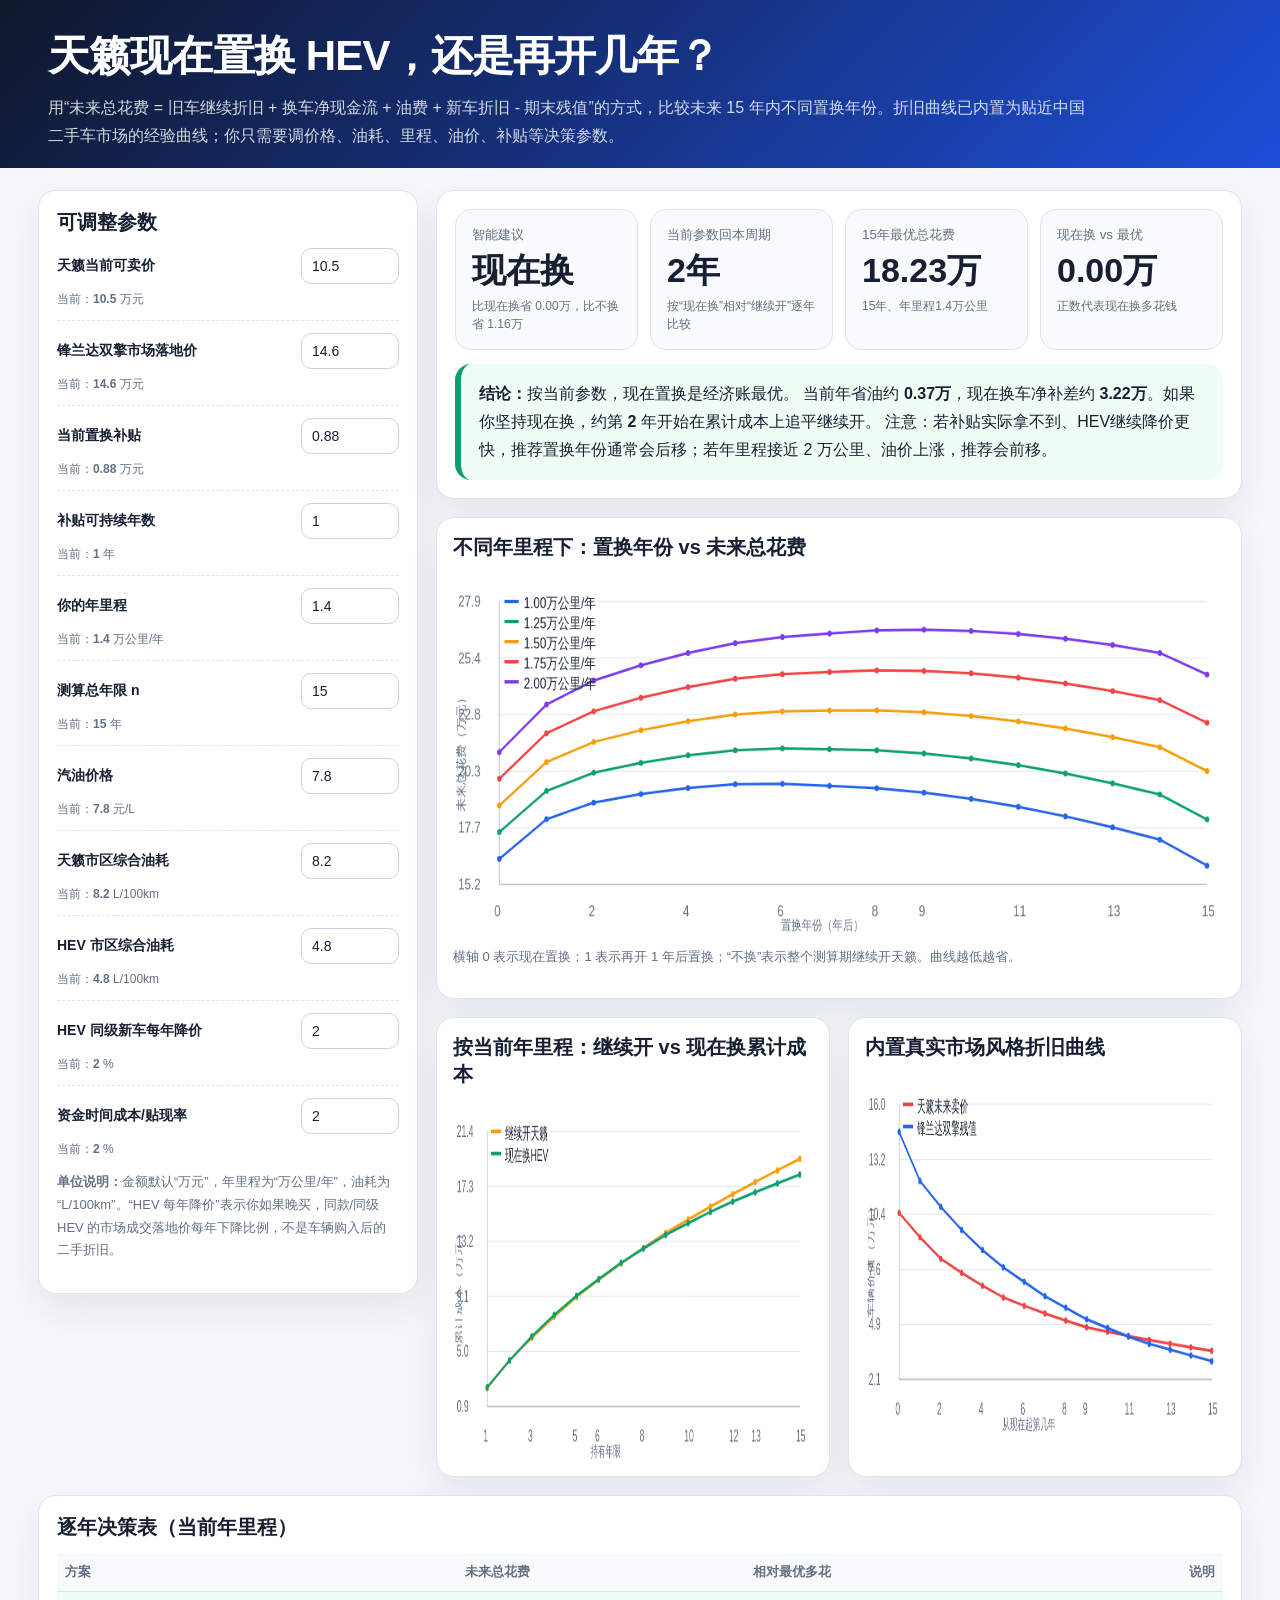
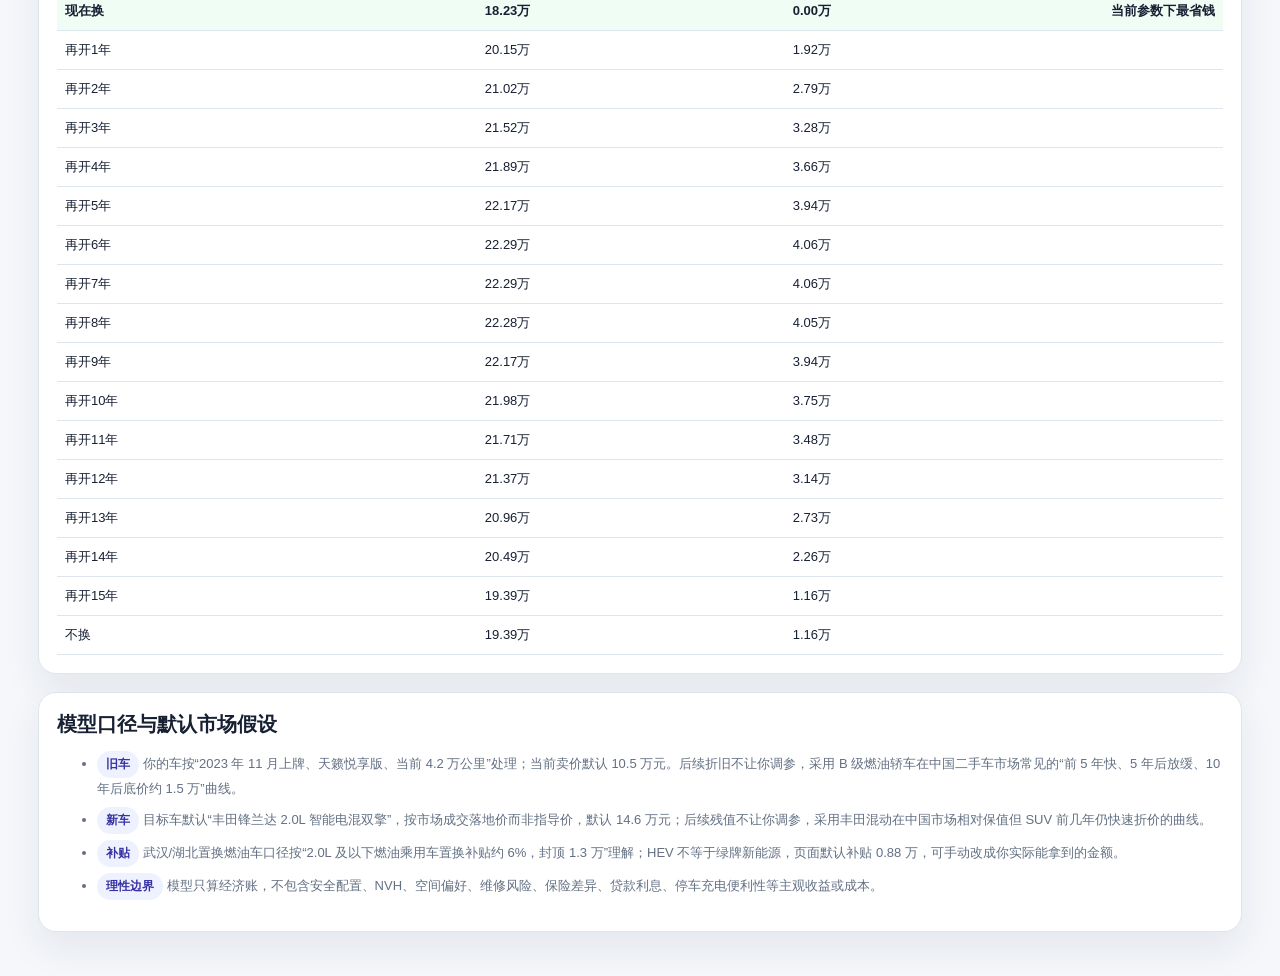
==== index.html @ 4dfd720e "Add HEV replacement decision model" ====
<!doctype html>
<html lang="zh-CN">
<head>
  <meta charset="utf-8" />
  <meta name="viewport" content="width=device-width, initial-scale=1" />
  <title>天籁置换 HEV 决策模型</title>
  <style>
    :root {
      --bg: #f5f7fb;
      --card: #ffffff;
      --ink: #172033;
      --muted: #637083;
      --line: #dde5ef;
      --blue: #2563eb;
      --green: #0f9f6e;
      --orange: #f59e0b;
      --red: #ef4444;
      --shadow: 0 16px 38px rgba(23, 32, 51, .08);
    }
    * { box-sizing: border-box; }
    body { margin: 0; font-family: -apple-system, BlinkMacSystemFont, "Segoe UI", "PingFang SC", "Microsoft YaHei", sans-serif; background: var(--bg); color: var(--ink); }
    header { padding: 28px clamp(16px, 4vw, 48px) 18px; background: linear-gradient(135deg, #0f172a, #1d4ed8); color: #fff; }
    h1 { margin: 0 0 10px; font-size: clamp(24px, 3.6vw, 42px); letter-spacing: -.02em; }
    header p { margin: 0; max-width: 1050px; color: rgba(255,255,255,.82); line-height: 1.75; }
    main { padding: 22px clamp(14px, 3vw, 38px) 44px; display: grid; gap: 18px; }
    .grid { display: grid; grid-template-columns: 380px minmax(0, 1fr); gap: 18px; align-items: start; }
    .card { background: var(--card); border: 1px solid var(--line); border-radius: 18px; box-shadow: var(--shadow); }
    .panel { padding: 18px; }
    h2, h3 { margin: 0 0 12px; }
    h2 { font-size: 20px; }
    h3 { font-size: 16px; }
    .controls { display: grid; gap: 12px; }
    .control { display: grid; grid-template-columns: 1fr 98px; gap: 10px; align-items: center; padding-bottom: 12px; border-bottom: 1px dashed var(--line); }
    .control:last-child { border-bottom: 0; padding-bottom: 0; }
    .control label { font-size: 14px; font-weight: 700; }
    .hint { color: var(--muted); font-size: 12px; line-height: 1.5; grid-column: 1 / -1; margin-top: -4px; }
    input, select { width: 100%; border: 1px solid #cbd5e1; border-radius: 10px; padding: 9px 10px; color: var(--ink); background: #fff; font-size: 14px; }
    .kpis { display: grid; grid-template-columns: repeat(4, minmax(0, 1fr)); gap: 12px; }
    .kpi { padding: 16px; border-radius: 16px; background: #f8fafc; border: 1px solid var(--line); min-height: 112px; }
    .kpi small { display: block; color: var(--muted); margin-bottom: 8px; }
    .kpi strong { display: block; font-size: clamp(22px, 3vw, 34px); line-height: 1.1; }
    .kpi span { display: block; color: var(--muted); font-size: 12px; line-height: 1.5; margin-top: 8px; }
    .recommend { border-left: 6px solid var(--green); background: #f0fdf4; padding: 16px 18px; border-radius: 16px; line-height: 1.75; }
    .recommend.warn { border-left-color: var(--orange); background: #fffbeb; }
    .recommend.bad { border-left-color: var(--red); background: #fef2f2; }
    .charts { display: grid; grid-template-columns: 1fr; gap: 18px; }
    .chart-card { padding: 16px; }
    canvas { display: block; width: 100%; height: 360px; }
    .two { display: grid; grid-template-columns: 1fr 1fr; gap: 18px; }
    table { width: 100%; border-collapse: collapse; font-size: 13px; }
    th, td { padding: 10px 8px; border-bottom: 1px solid var(--line); text-align: right; white-space: nowrap; }
    th:first-child, td:first-child { text-align: left; }
    th { color: var(--muted); font-weight: 700; background: #f8fafc; }
    .note { color: var(--muted); font-size: 13px; line-height: 1.75; }
    .pill { display: inline-flex; align-items: center; gap: 6px; padding: 3px 9px; border-radius: 99px; background: #eef2ff; color: #3730a3; font-weight: 700; font-size: 12px; }
    .source-list li { margin: 6px 0; }
    @media (max-width: 1080px) { .grid { grid-template-columns: 1fr; } .kpis, .two { grid-template-columns: 1fr 1fr; } }
    @media (max-width: 700px) { .kpis, .two { grid-template-columns: 1fr; } canvas { height: 310px; } .control { grid-template-columns: 1fr; } }
  </style>
</head>
<body>
  <header>
    <h1>天籁现在置换 HEV，还是再开几年？</h1>
    <p>用“未来总花费 = 旧车继续折旧 + 换车净现金流 + 油费 + 新车折旧 - 期末残值”的方式，比较未来 15 年内不同置换年份。折旧曲线已内置为贴近中国二手车市场的经验曲线；你只需要调价格、油耗、里程、油价、补贴等决策参数。</p>
  </header>

  <main>
    <section class="grid">
      <aside class="card panel">
        <h2>可调整参数</h2>
        <div class="controls" id="controls"></div>
        <p class="note"><b>单位说明：</b>金额默认“万元”，年里程为“万公里/年”，油耗为“L/100km”。“HEV 每年降价”表示你如果晚买，同款/同级 HEV 的市场成交落地价每年下降比例，不是车辆购入后的二手折旧。</p>
      </aside>

      <section class="charts">
        <div class="card panel">
          <div class="kpis">
            <div class="kpi"><small>智能建议</small><strong id="kpiDecision">-</strong><span id="kpiDecisionSub">-</span></div>
            <div class="kpi"><small>当前参数回本周期</small><strong id="kpiPayback">-</strong><span>按“现在换”相对“继续开”逐年比较</span></div>
            <div class="kpi"><small>15年最优总花费</small><strong id="kpiBestCost">-</strong><span id="kpiBestSub">-</span></div>
            <div class="kpi"><small>现在换 vs 最优</small><strong id="kpiGap">-</strong><span>正数代表现在换多花钱</span></div>
          </div>
          <div id="recommend" class="recommend" style="margin-top:14px"></div>
        </div>

        <div class="card chart-card">
          <h2>不同年里程下：置换年份 vs 未来总花费</h2>
          <canvas id="switchChart" width="1200" height="430"></canvas>
          <p class="note">横轴 0 表示现在置换；1 表示再开 1 年后置换；“不换”表示整个测算期继续开天籁。曲线越低越省。</p>
        </div>

        <div class="two">
          <div class="card chart-card">
            <h2>按当前年里程：继续开 vs 现在换累计成本</h2>
            <canvas id="paybackChart" width="760" height="390"></canvas>
          </div>
          <div class="card chart-card">
            <h2>内置真实市场风格折旧曲线</h2>
            <canvas id="deprChart" width="760" height="390"></canvas>
          </div>
        </div>
      </section>
    </section>

    <section class="card panel">
      <h2>逐年决策表（当前年里程）</h2>
      <div style="overflow:auto"><table id="resultTable"></table></div>
    </section>

    <section class="card panel">
      <h2>模型口径与默认市场假设</h2>
      <ul class="note source-list">
        <li><span class="pill">旧车</span> 你的车按“2023 年 11 月上牌、天籁悦享版、当前 4.2 万公里”处理；当前卖价默认 10.5 万元。后续折旧不让你调参，采用 B 级燃油轿车在中国二手车市场常见的“前 5 年快、5 年后放缓、10 年后底价约 1.5 万”曲线。</li>
        <li><span class="pill">新车</span> 目标车默认“丰田锋兰达 2.0L 智能电混双擎”，按市场成交落地价而非指导价，默认 14.6 万元；后续残值不让你调参，采用丰田混动在中国市场相对保值但 SUV 前几年仍快速折价的曲线。</li>
        <li><span class="pill">补贴</span> 武汉/湖北置换燃油车口径按“2.0L 及以下燃油乘用车置换补贴约 6%，封顶 1.3 万”理解；HEV 不等于绿牌新能源，页面默认补贴 0.88 万，可手动改成你实际能拿到的金额。</li>
        <li><span class="pill">理性边界</span> 模型只算经济账，不包含安全配置、NVH、空间偏好、维修风险、保险差异、贷款利息、停车充电便利性等主观收益或成本。</li>
      </ul>
    </section>
  </main>

<script>
const params = {
  teanaValue: { label: '天籁当前可卖价', value: 10.5, min: 7, max: 13, step: 0.1, unit: '万元' },
  hevPrice: { label: '锋兰达双擎市场落地价', value: 14.6, min: 10, max: 20, step: 0.1, unit: '万元' },
  subsidy: { label: '当前置换补贴', value: 0.88, min: 0, max: 1.5, step: 0.01, unit: '万元' },
  subsidyYears: { label: '补贴可持续年数', value: 1, min: 0, max: 5, step: 1, unit: '年' },
  annualKm: { label: '你的年里程', value: 1.4, min: 1, max: 2, step: 0.05, unit: '万公里/年' },
  horizon: { label: '测算总年限 n', value: 15, min: 5, max: 15, step: 1, unit: '年' },
  fuelPrice: { label: '汽油价格', value: 7.8, min: 5.5, max: 10, step: 0.1, unit: '元/L' },
  teanaFuel: { label: '天籁市区综合油耗', value: 8.2, min: 6.5, max: 11, step: 0.1, unit: 'L/100km' },
  hevFuel: { label: 'HEV 市区综合油耗', value: 4.8, min: 3.8, max: 6.2, step: 0.1, unit: 'L/100km' },
  hevPriceDrop: { label: 'HEV 同级新车每年降价', value: 2, min: 0, max: 8, step: 0.1, unit: '%' },
  discountRate: { label: '资金时间成本/贴现率', value: 2, min: 0, max: 8, step: 0.1, unit: '%' }
};

const mileageSeries = [1, 1.25, 1.5, 1.75, 2];
const colors = ['#2563eb', '#0f9f6e', '#f59e0b', '#ef4444', '#7c3aed', '#0891b2'];
const controls = document.getElementById('controls');

function makeControls() {
  controls.innerHTML = '';
  Object.entries(params).forEach(([key, p]) => {
    const wrap = document.createElement('div');
    wrap.className = 'control';
    wrap.innerHTML = `<label for="${key}">${p.label}</label><input id="${key}" type="number" min="${p.min}" max="${p.max}" step="${p.step}" value="${p.value}"><div class="hint">当前：<b id="${key}Text"></b> ${p.unit}</div>`;
    controls.appendChild(wrap);
    document.getElementById(key).addEventListener('input', e => { params[key].value = Number(e.target.value); update(); });
  });
}

function money(v) { return `${v.toFixed(2)}万`; }
function pct(v) { return v / 100; }
function pvFactor(year, r) { return 1 / Math.pow(1 + r, year); }

// 天籁：从“当前二手卖价”向后推，不开放调参。
function teanaFutureValue(currentValue, yearsFromNow, annualKm) {
  let v = currentValue;
  const startAge = 2.6; // 2023-11 到 2026-06 约 2.6 年
  for (let i = 1; i <= yearsFromNow; i++) {
    const age = startAge + i;
    let rate = age <= 3 ? 0.14 : age <= 5 ? 0.115 : age <= 8 ? 0.085 : age <= 12 ? 0.065 : 0.045;
    const excessKm = Math.max(0, annualKm - 1.2);
    rate += excessKm * 0.012;
    v *= (1 - rate);
  }
  const floor = yearsFromNow > 10 ? 1.4 : 1.8;
  return Math.max(floor, v);
}

// 锋兰达双擎：以中国丰田 HEV/SUV 常见残值百分比内置，不开放调参。
function hevResidualRatio(ageYears) {
  const curve = [1, .83, .74, .66, .59, .53, .48, .43, .39, .35, .32, .29, .265, .245, .225, .205];
  if (ageYears <= 15) return curve[ageYears];
  return Math.max(.12, curve[15] * Math.pow(.94, ageYears - 15));
}

function hevPurchasePriceAtYear(basePrice, year, priceDropRate) {
  return basePrice * Math.pow(1 - priceDropRate, year);
}

function annualFuelCost(kmWan, fuelL100, fuelPrice) {
  return kmWan * 10000 / 100 * fuelL100 * fuelPrice / 10000;
}

function calcCostForSwitchYear(switchYear, cfg, annualKm) {
  const N = cfg.horizon;
  const r = pct(cfg.discountRate);
  const teanaFuelAnnual = annualFuelCost(annualKm, cfg.teanaFuel, cfg.fuelPrice);
  const hevFuelAnnual = annualFuelCost(annualKm, cfg.hevFuel, cfg.fuelPrice);
  let cost = 0;

  if (switchYear === 'never') {
    for (let y = 1; y <= N; y++) cost += teanaFuelAnnual * pvFactor(y, r);
    const terminal = teanaFutureValue(cfg.teanaValue, N, annualKm) * pvFactor(N, r);
    return cost + cfg.teanaValue - terminal;
  }

  for (let y = 1; y <= switchYear; y++) cost += teanaFuelAnnual * pvFactor(y, r);
  const oldValueAtSwitch = teanaFutureValue(cfg.teanaValue, switchYear, annualKm);
  cost += cfg.teanaValue - oldValueAtSwitch * pvFactor(switchYear, r);

  const purchase = hevPurchasePriceAtYear(cfg.hevPrice, switchYear, pct(cfg.hevPriceDrop));
  const subsidy = switchYear < cfg.subsidyYears ? cfg.subsidy : 0;
  cost += (purchase - subsidy) * pvFactor(switchYear, r);

  for (let y = switchYear + 1; y <= N; y++) cost += hevFuelAnnual * pvFactor(y, r);
  const hevAgeAtEnd = N - switchYear;
  const terminalHev = purchase * hevResidualRatio(hevAgeAtEnd) * pvFactor(N, r);
  cost -= terminalHev;
  return cost;
}

function cfg() { return Object.fromEntries(Object.entries(params).map(([k,p]) => [k, p.value])); }

function allSwitchResults(c, km) {
  const N = c.horizon;
  const rows = [];
  for (let y = 0; y <= N; y++) rows.push({ year: y, label: y === 0 ? '现在换' : `再开${y}年`, cost: calcCostForSwitchYear(y, c, km) });
  rows.push({ year: 'never', label: '不换', cost: calcCostForSwitchYear('never', c, km) });
  return rows;
}

function paybackYears(c, km) {
  for (let y = 1; y <= c.horizon; y++) {
    const cNow = { ...c, horizon: y };
    const switchNow = calcCostForSwitchYear(0, cNow, km);
    const keep = calcCostForSwitchYear('never', cNow, km);
    if (switchNow <= keep) return { year: y, diff: keep - switchNow };
  }
  return null;
}

function drawChart(canvas, datasets, opts) {
  const ctx = canvas.getContext('2d');
  const w = canvas.width, h = canvas.height;
  ctx.clearRect(0, 0, w, h);
  const pad = { l: 72, r: 28, t: 34, b: 58 };
  const xs = datasets.flatMap(d => d.points.map(p => p.x));
  const ys = datasets.flatMap(d => d.points.map(p => p.y));
  const minX = Math.min(...xs), maxX = Math.max(...xs);
  let minY = Math.min(...ys), maxY = Math.max(...ys);
  const ySpan = maxY - minY || 1;
  minY = Math.max(0, minY - ySpan * .08); maxY += ySpan * .12;
  const xTo = x => pad.l + (x - minX) / (maxX - minX || 1) * (w - pad.l - pad.r);
  const yTo = y => h - pad.b - (y - minY) / (maxY - minY) * (h - pad.t - pad.b);

  ctx.font = '22px sans-serif'; ctx.fillStyle = '#172033'; ctx.fillText(opts.title || '', pad.l, 24);
  ctx.strokeStyle = '#dbe4ef'; ctx.lineWidth = 1;
  ctx.fillStyle = '#637083'; ctx.font = '18px sans-serif';
  for (let i = 0; i <= 5; i++) {
    const y = minY + (maxY - minY) * i / 5;
    const py = yTo(y);
    ctx.beginPath(); ctx.moveTo(pad.l, py); ctx.lineTo(w - pad.r, py); ctx.stroke();
    ctx.fillText(y.toFixed(1), 8, py + 6);
  }
  const tickCount = Math.min(8, maxX - minX + 1);
  for (let i = 0; i <= tickCount; i++) {
    const x = Math.round(minX + (maxX - minX) * i / tickCount);
    const px = xTo(x);
    ctx.fillText(String(x), px - 8, h - 20);
  }
  ctx.strokeStyle = '#94a3b8'; ctx.beginPath(); ctx.moveTo(pad.l, pad.t); ctx.lineTo(pad.l, h - pad.b); ctx.lineTo(w - pad.r, h - pad.b); ctx.stroke();

  datasets.forEach((d, idx) => {
    ctx.strokeStyle = d.color || colors[idx % colors.length]; ctx.lineWidth = 3; ctx.beginPath();
    d.points.forEach((p, i) => { const px = xTo(p.x), py = yTo(p.y); if (i) ctx.lineTo(px, py); else ctx.moveTo(px, py); });
    ctx.stroke();
    d.points.forEach(p => { ctx.beginPath(); ctx.arc(xTo(p.x), yTo(p.y), 3.5, 0, Math.PI*2); ctx.fillStyle = d.color || colors[idx % colors.length]; ctx.fill(); });
  });
  let lx = pad.l + 8, ly = pad.t + 8;
  ctx.font = '18px sans-serif';
  datasets.forEach((d, idx) => {
    ctx.fillStyle = d.color || colors[idx % colors.length]; ctx.fillRect(lx, ly - 10, 22, 4);
    ctx.fillStyle = '#172033'; ctx.fillText(d.name, lx + 30, ly);
    ly += 24;
  });
  ctx.fillStyle = '#637083'; ctx.font = '16px sans-serif';
  ctx.fillText(opts.xLabel || '', w / 2 - 90, h - 4);
  ctx.save(); ctx.translate(18, h / 2 + 70); ctx.rotate(-Math.PI / 2); ctx.fillText(opts.yLabel || '', 0, 0); ctx.restore();
}

function updateTable(rows, best) {
  const table = document.getElementById('resultTable');
  table.innerHTML = '<thead><tr><th>方案</th><th>未来总花费</th><th>相对最优多花</th><th>说明</th></tr></thead>' +
    '<tbody>' + rows.map(r => `<tr style="${r === best ? 'background:#f0fdf4;font-weight:800' : ''}"><td>${r.label}</td><td>${money(r.cost)}</td><td>${money(r.cost - best.cost)}</td><td>${r === best ? '当前参数下最省钱' : ''}</td></tr>`).join('') + '</tbody>';
}

function update() {
  const c = cfg();
  Object.entries(params).forEach(([key, p]) => document.getElementById(`${key}Text`).textContent = p.value);
  const rows = allSwitchResults(c, c.annualKm);
  const best = rows.reduce((a,b) => a.cost < b.cost ? a : b);
  const now = rows.find(r => r.year === 0);
  const never = rows.find(r => r.year === 'never');
  const pb = paybackYears(c, c.annualKm);

  document.getElementById('kpiDecision').textContent = best.year === 'never' ? '继续开' : best.year === 0 ? '现在换' : `第${best.year}年换`;
  document.getElementById('kpiDecisionSub').textContent = `比现在换省 ${money(now.cost - best.cost)}，比不换省 ${money(never.cost - best.cost)}`;
  document.getElementById('kpiPayback').textContent = pb ? `${pb.year}年` : `>${c.horizon}年`;
  document.getElementById('kpiBestCost').textContent = money(best.cost);
  document.getElementById('kpiBestSub').textContent = `${c.horizon}年、年里程${c.annualKm}万公里`;
  document.getElementById('kpiGap').textContent = money(now.cost - best.cost);

  const rec = document.getElementById('recommend');
  rec.className = 'recommend' + (best.year === 'never' ? ' warn' : best.year === 0 ? '' : ' warn');
  const fuelSavingYear = annualFuelCost(c.annualKm, c.teanaFuel, c.fuelPrice) - annualFuelCost(c.annualKm, c.hevFuel, c.fuelPrice);
  const netNow = c.hevPrice - c.subsidy - c.teanaValue;
  rec.innerHTML = `<b>结论：</b>${best.year === 0 ? '按当前参数，现在置换是经济账最优。' : best.year === 'never' ? '按当前参数，单纯为了省油不建议在测算期内置换。' : `按当前参数，最推荐再开 <b>${best.year}</b> 年后置换。`} 当前年省油约 <b>${money(fuelSavingYear)}</b>，现在换车净补差约 <b>${money(netNow)}</b>。${pb ? `如果你坚持现在换，约第 <b>${pb.year}</b> 年开始在累计成本上追平继续开。` : `如果现在换，在 ${c.horizon} 年内尚未用油费和残值差追平继续开。`} 注意：若补贴实际拿不到、HEV继续降价更快，推荐置换年份通常会后移；若年里程接近 2 万公里、油价上涨，推荐会前移。`;

  const series = mileageSeries.map((km, idx) => {
    const rs = allSwitchResults(c, km).filter(r => r.year !== 'never');
    return { name: `${km.toFixed(2)}万公里/年`, color: colors[idx], points: rs.map(r => ({ x: r.year, y: r.cost })) };
  });
  drawChart(document.getElementById('switchChart'), series, { xLabel: '置换年份（年后）', yLabel: '未来总花费（万元）' });

  const keepPts = [], switchPts = [];
  for (let y = 1; y <= c.horizon; y++) {
    const cy = { ...c, horizon: y };
    keepPts.push({ x: y, y: calcCostForSwitchYear('never', cy, c.annualKm) });
    switchPts.push({ x: y, y: calcCostForSwitchYear(0, cy, c.annualKm) });
  }
  drawChart(document.getElementById('paybackChart'), [
    { name: '继续开天籁', color: '#f59e0b', points: keepPts },
    { name: '现在换HEV', color: '#0f9f6e', points: switchPts }
  ], { xLabel: '持有年限', yLabel: '累计成本（万元）' });

  const deprPtsOld = [], deprPtsNew = [];
  for (let y = 0; y <= c.horizon; y++) {
    deprPtsOld.push({ x: y, y: teanaFutureValue(c.teanaValue, y, c.annualKm) });
    deprPtsNew.push({ x: y, y: c.hevPrice * hevResidualRatio(y) });
  }
  drawChart(document.getElementById('deprChart'), [
    { name: '天籁未来卖价', color: '#ef4444', points: deprPtsOld },
    { name: '锋兰达双擎残值', color: '#2563eb', points: deprPtsNew }
  ], { xLabel: '从现在起第几年', yLabel: '车辆价值（万元）' });

  updateTable(rows, best);
}

makeControls();
update();
</script>
</body>
</html>
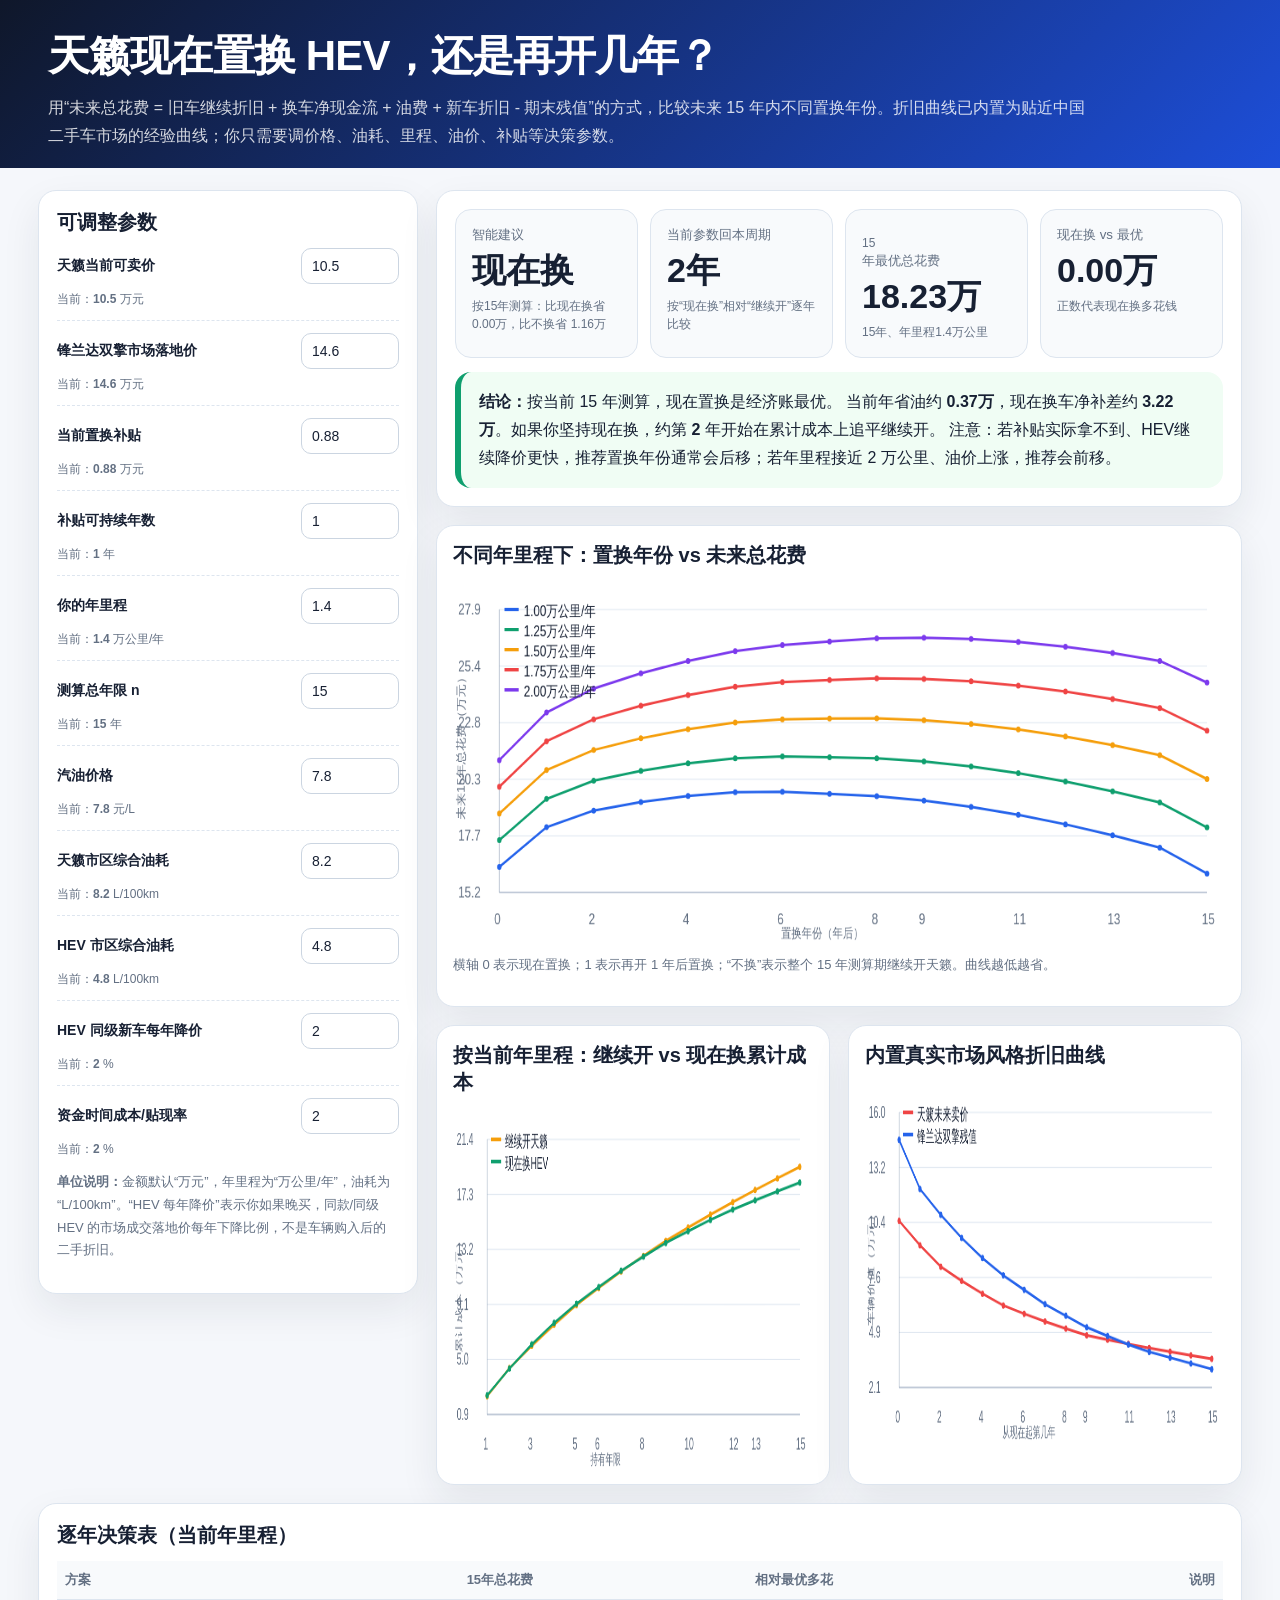
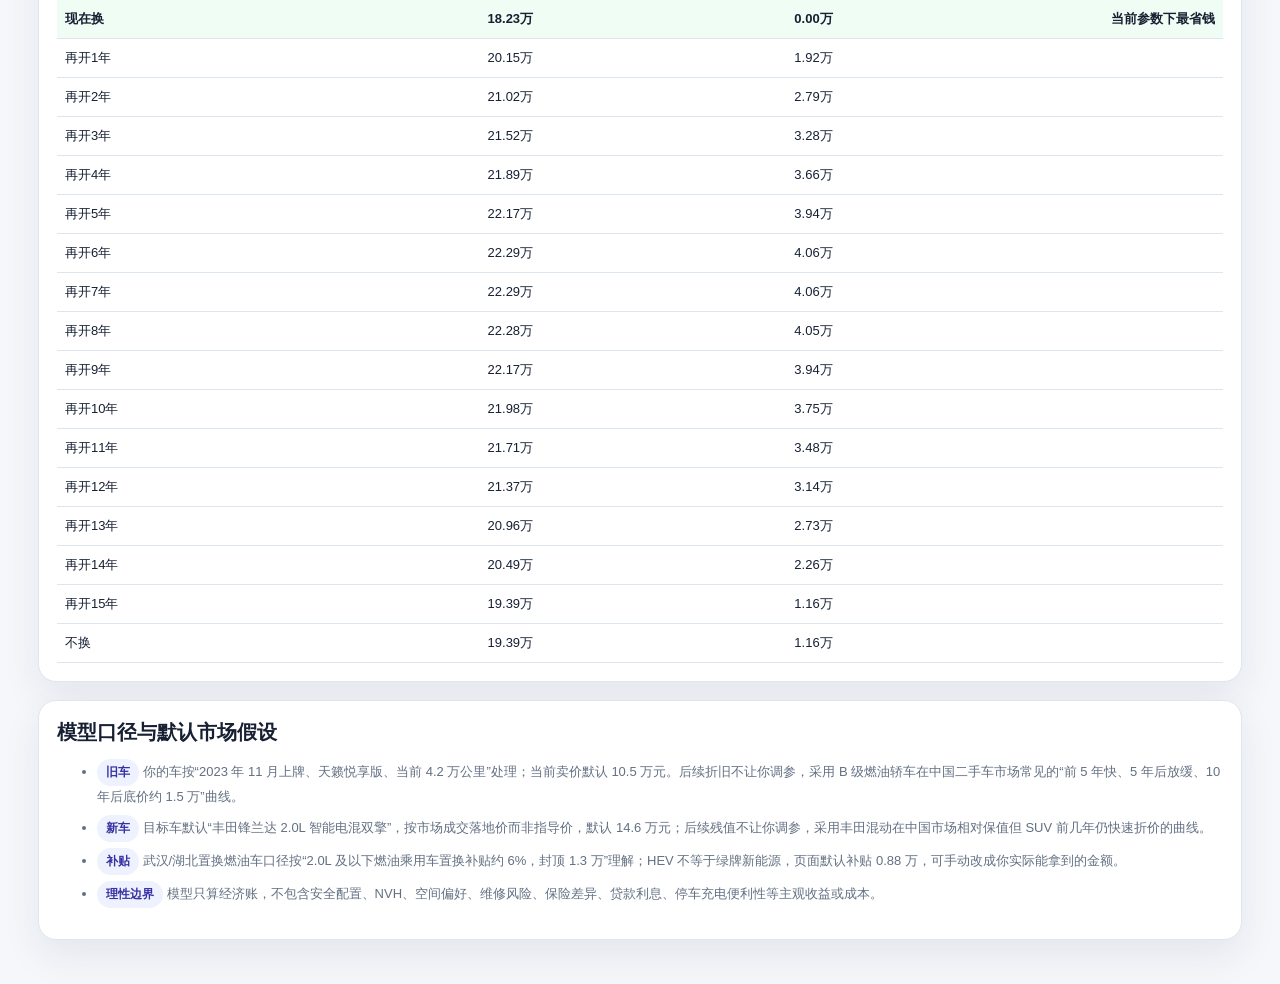
==== commit 18fd333e: "Make horizon labels dynamic" ====
--- a/index.html
+++ b/index.html
@@ -61,7 +61,7 @@
 <body>
   <header>
     <h1>天籁现在置换 HEV，还是再开几年？</h1>
-    <p>用“未来总花费 = 旧车继续折旧 + 换车净现金流 + 油费 + 新车折旧 - 期末残值”的方式，比较未来 15 年内不同置换年份。折旧曲线已内置为贴近中国二手车市场的经验曲线；你只需要调价格、油耗、里程、油价、补贴等决策参数。</p>
+    <p>用“未来总花费 = 旧车继续折旧 + 换车净现金流 + 油费 + 新车折旧 - 期末残值”的方式，比较未来 <span class="js-horizon">15</span> 年内不同置换年份。折旧曲线已内置为贴近中国二手车市场的经验曲线；你只需要调价格、油耗、里程、油价、补贴等决策参数。</p>
   </header>
 
   <main>
@@ -77,7 +77,7 @@
           <div class="kpis">
             <div class="kpi"><small>智能建议</small><strong id="kpiDecision">-</strong><span id="kpiDecisionSub">-</span></div>
             <div class="kpi"><small>当前参数回本周期</small><strong id="kpiPayback">-</strong><span>按“现在换”相对“继续开”逐年比较</span></div>
-            <div class="kpi"><small>15年最优总花费</small><strong id="kpiBestCost">-</strong><span id="kpiBestSub">-</span></div>
+            <div class="kpi"><small><span class="js-horizon">15</span>年最优总花费</small><strong id="kpiBestCost">-</strong><span id="kpiBestSub">-</span></div>
             <div class="kpi"><small>现在换 vs 最优</small><strong id="kpiGap">-</strong><span>正数代表现在换多花钱</span></div>
           </div>
           <div id="recommend" class="recommend" style="margin-top:14px"></div>
@@ -86,7 +86,7 @@
         <div class="card chart-card">
           <h2>不同年里程下：置换年份 vs 未来总花费</h2>
           <canvas id="switchChart" width="1200" height="430"></canvas>
-          <p class="note">横轴 0 表示现在置换；1 表示再开 1 年后置换；“不换”表示整个测算期继续开天籁。曲线越低越省。</p>
+          <p class="note">横轴 0 表示现在置换；1 表示再开 1 年后置换；“不换”表示整个 <span class="js-horizon">15</span> 年测算期继续开天籁。曲线越低越省。</p>
         </div>
 
         <div class="two">
@@ -279,15 +279,16 @@
   ctx.save(); ctx.translate(18, h / 2 + 70); ctx.rotate(-Math.PI / 2); ctx.fillText(opts.yLabel || '', 0, 0); ctx.restore();
 }
 
-function updateTable(rows, best) {
+function updateTable(rows, best, horizon) {
   const table = document.getElementById('resultTable');
-  table.innerHTML = '<thead><tr><th>方案</th><th>未来总花费</th><th>相对最优多花</th><th>说明</th></tr></thead>' +
+  table.innerHTML = `<thead><tr><th>方案</th><th>${horizon}年总花费</th><th>相对最优多花</th><th>说明</th></tr></thead>` +
     '<tbody>' + rows.map(r => `<tr style="${r === best ? 'background:#f0fdf4;font-weight:800' : ''}"><td>${r.label}</td><td>${money(r.cost)}</td><td>${money(r.cost - best.cost)}</td><td>${r === best ? '当前参数下最省钱' : ''}</td></tr>`).join('') + '</tbody>';
 }
 
 function update() {
   const c = cfg();
   Object.entries(params).forEach(([key, p]) => document.getElementById(`${key}Text`).textContent = p.value);
+  document.querySelectorAll('.js-horizon').forEach(el => { el.textContent = c.horizon; });
   const rows = allSwitchResults(c, c.annualKm);
   const best = rows.reduce((a,b) => a.cost < b.cost ? a : b);
   const now = rows.find(r => r.year === 0);
@@ -295,7 +296,7 @@
   const pb = paybackYears(c, c.annualKm);
 
   document.getElementById('kpiDecision').textContent = best.year === 'never' ? '继续开' : best.year === 0 ? '现在换' : `第${best.year}年换`;
-  document.getElementById('kpiDecisionSub').textContent = `比现在换省 ${money(now.cost - best.cost)}，比不换省 ${money(never.cost - best.cost)}`;
+  document.getElementById('kpiDecisionSub').textContent = `按${c.horizon}年测算：比现在换省 ${money(now.cost - best.cost)}，比不换省 ${money(never.cost - best.cost)}`;
   document.getElementById('kpiPayback').textContent = pb ? `${pb.year}年` : `>${c.horizon}年`;
   document.getElementById('kpiBestCost').textContent = money(best.cost);
   document.getElementById('kpiBestSub').textContent = `${c.horizon}年、年里程${c.annualKm}万公里`;
@@ -305,13 +306,13 @@
   rec.className = 'recommend' + (best.year === 'never' ? ' warn' : best.year === 0 ? '' : ' warn');
   const fuelSavingYear = annualFuelCost(c.annualKm, c.teanaFuel, c.fuelPrice) - annualFuelCost(c.annualKm, c.hevFuel, c.fuelPrice);
   const netNow = c.hevPrice - c.subsidy - c.teanaValue;
-  rec.innerHTML = `<b>结论：</b>${best.year === 0 ? '按当前参数，现在置换是经济账最优。' : best.year === 'never' ? '按当前参数，单纯为了省油不建议在测算期内置换。' : `按当前参数，最推荐再开 <b>${best.year}</b> 年后置换。`} 当前年省油约 <b>${money(fuelSavingYear)}</b>，现在换车净补差约 <b>${money(netNow)}</b>。${pb ? `如果你坚持现在换，约第 <b>${pb.year}</b> 年开始在累计成本上追平继续开。` : `如果现在换，在 ${c.horizon} 年内尚未用油费和残值差追平继续开。`} 注意：若补贴实际拿不到、HEV继续降价更快，推荐置换年份通常会后移；若年里程接近 2 万公里、油价上涨，推荐会前移。`;
+  rec.innerHTML = `<b>结论：</b>${best.year === 0 ? `按当前 ${c.horizon} 年测算，现在置换是经济账最优。` : best.year === 'never' ? `按当前 ${c.horizon} 年测算，单纯为了省油不建议在测算期内置换。` : `按当前 ${c.horizon} 年测算，最推荐再开 <b>${best.year}</b> 年后置换。`} 当前年省油约 <b>${money(fuelSavingYear)}</b>，现在换车净补差约 <b>${money(netNow)}</b>。${pb ? `如果你坚持现在换，约第 <b>${pb.year}</b> 年开始在累计成本上追平继续开。` : `如果现在换，在 ${c.horizon} 年内尚未用油费和残值差追平继续开。`} 注意：若补贴实际拿不到、HEV继续降价更快，推荐置换年份通常会后移；若年里程接近 2 万公里、油价上涨，推荐会前移。`;
 
   const series = mileageSeries.map((km, idx) => {
     const rs = allSwitchResults(c, km).filter(r => r.year !== 'never');
     return { name: `${km.toFixed(2)}万公里/年`, color: colors[idx], points: rs.map(r => ({ x: r.year, y: r.cost })) };
   });
-  drawChart(document.getElementById('switchChart'), series, { xLabel: '置换年份（年后）', yLabel: '未来总花费（万元）' });
+  drawChart(document.getElementById('switchChart'), series, { xLabel: '置换年份（年后）', yLabel: `未来${c.horizon}年总花费（万元）` });
 
   const keepPts = [], switchPts = [];
   for (let y = 1; y <= c.horizon; y++) {
@@ -334,7 +335,7 @@
     { name: '锋兰达双擎残值', color: '#2563eb', points: deprPtsNew }
   ], { xLabel: '从现在起第几年', yLabel: '车辆价值（万元）' });
 
-  updateTable(rows, best);
+  updateTable(rows, best, c.horizon);
 }
 
 makeControls();
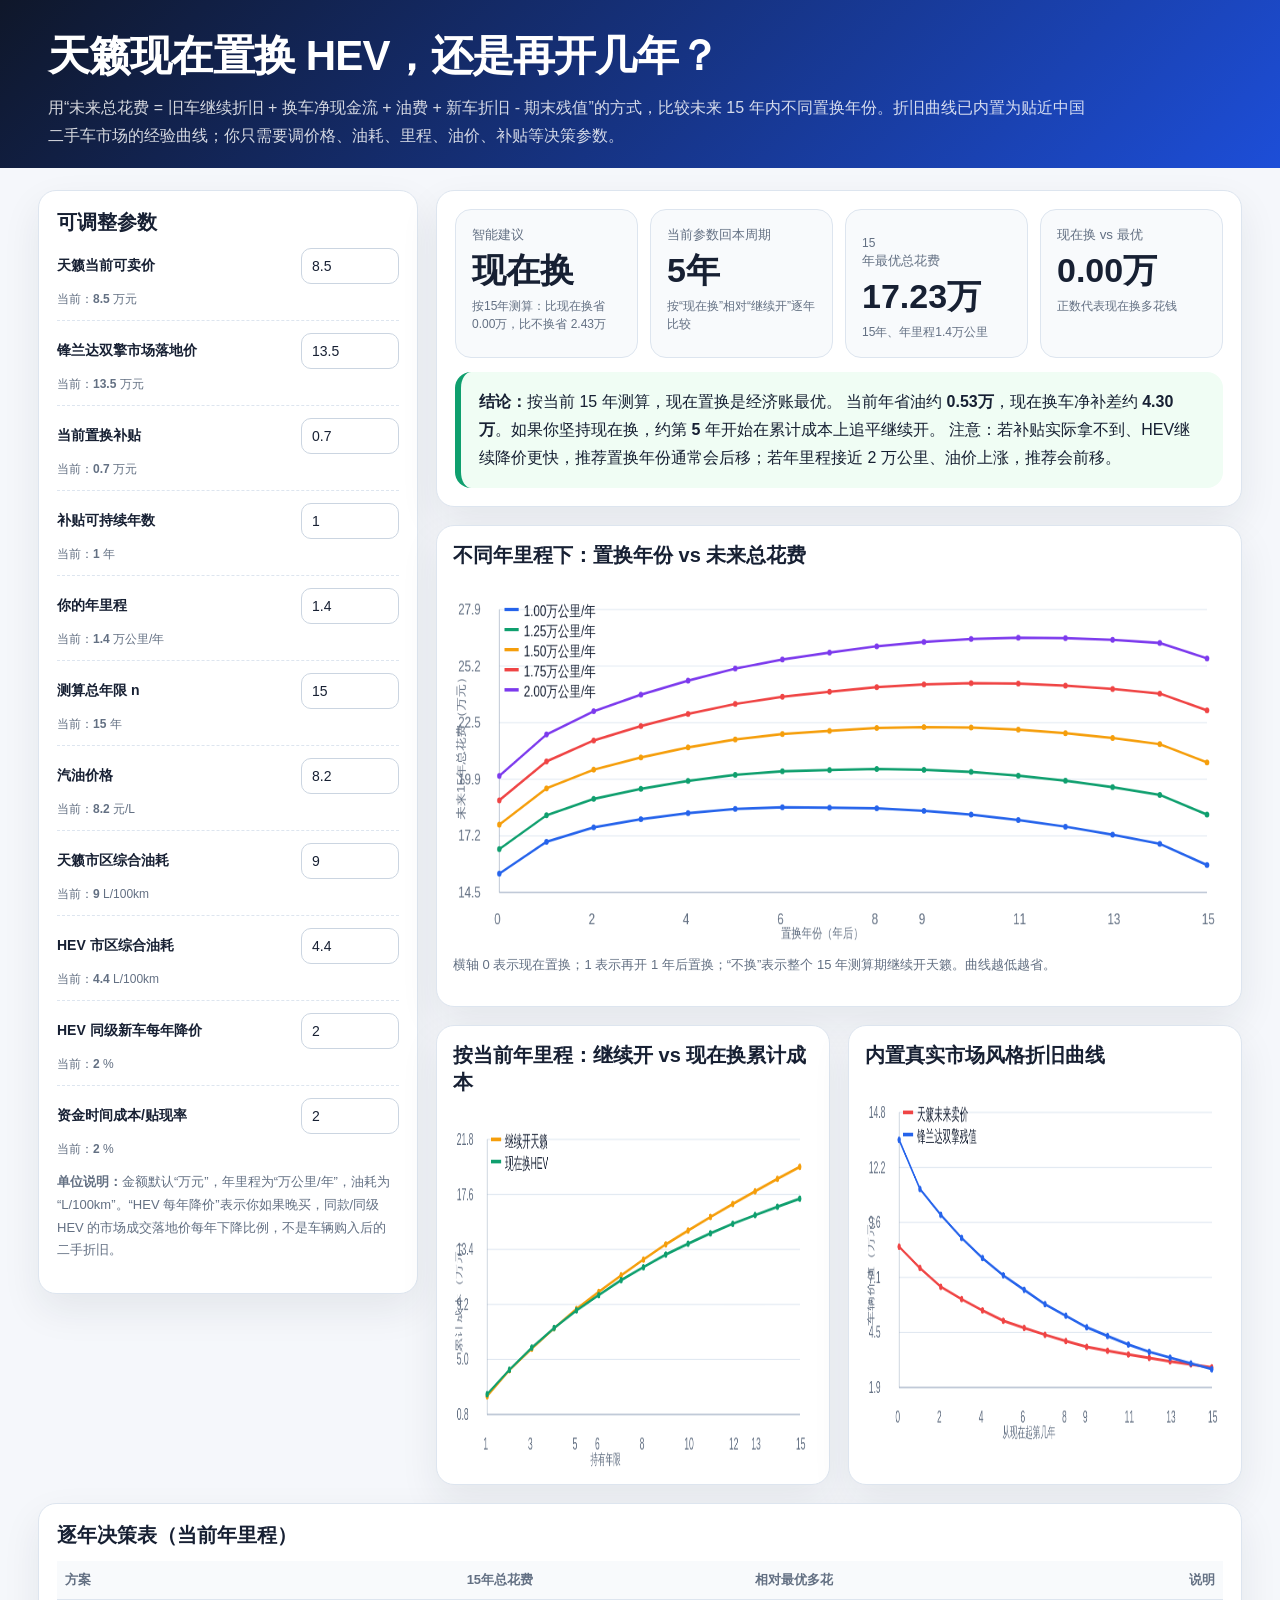
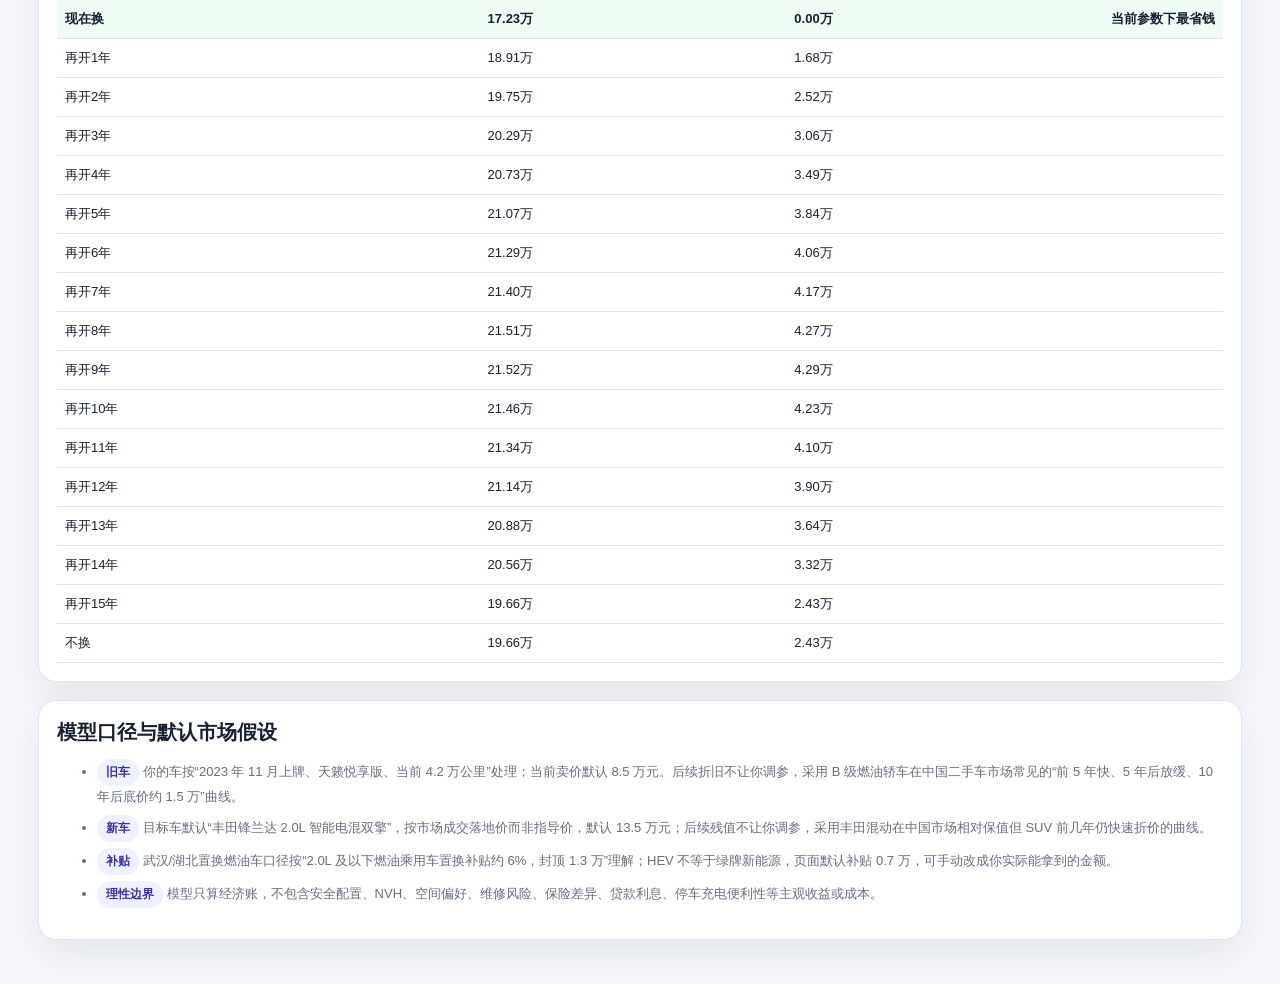
==== commit 7ced9ba6: "Update decision model defaults" ====
--- a/index.html
+++ b/index.html
@@ -110,9 +110,9 @@
     <section class="card panel">
       <h2>模型口径与默认市场假设</h2>
       <ul class="note source-list">
-        <li><span class="pill">旧车</span> 你的车按“2023 年 11 月上牌、天籁悦享版、当前 4.2 万公里”处理；当前卖价默认 10.5 万元。后续折旧不让你调参，采用 B 级燃油轿车在中国二手车市场常见的“前 5 年快、5 年后放缓、10 年后底价约 1.5 万”曲线。</li>
-        <li><span class="pill">新车</span> 目标车默认“丰田锋兰达 2.0L 智能电混双擎”，按市场成交落地价而非指导价，默认 14.6 万元；后续残值不让你调参，采用丰田混动在中国市场相对保值但 SUV 前几年仍快速折价的曲线。</li>
-        <li><span class="pill">补贴</span> 武汉/湖北置换燃油车口径按“2.0L 及以下燃油乘用车置换补贴约 6%，封顶 1.3 万”理解；HEV 不等于绿牌新能源，页面默认补贴 0.88 万，可手动改成你实际能拿到的金额。</li>
+        <li><span class="pill">旧车</span> 你的车按“2023 年 11 月上牌、天籁悦享版、当前 4.2 万公里”处理；当前卖价默认 8.5 万元。后续折旧不让你调参，采用 B 级燃油轿车在中国二手车市场常见的“前 5 年快、5 年后放缓、10 年后底价约 1.5 万”曲线。</li>
+        <li><span class="pill">新车</span> 目标车默认“丰田锋兰达 2.0L 智能电混双擎”，按市场成交落地价而非指导价，默认 13.5 万元；后续残值不让你调参，采用丰田混动在中国市场相对保值但 SUV 前几年仍快速折价的曲线。</li>
+        <li><span class="pill">补贴</span> 武汉/湖北置换燃油车口径按“2.0L 及以下燃油乘用车置换补贴约 6%，封顶 1.3 万”理解；HEV 不等于绿牌新能源，页面默认补贴 0.7 万，可手动改成你实际能拿到的金额。</li>
         <li><span class="pill">理性边界</span> 模型只算经济账，不包含安全配置、NVH、空间偏好、维修风险、保险差异、贷款利息、停车充电便利性等主观收益或成本。</li>
       </ul>
     </section>
@@ -120,15 +120,15 @@
 
 <script>
 const params = {
-  teanaValue: { label: '天籁当前可卖价', value: 10.5, min: 7, max: 13, step: 0.1, unit: '万元' },
-  hevPrice: { label: '锋兰达双擎市场落地价', value: 14.6, min: 10, max: 20, step: 0.1, unit: '万元' },
-  subsidy: { label: '当前置换补贴', value: 0.88, min: 0, max: 1.5, step: 0.01, unit: '万元' },
+  teanaValue: { label: '天籁当前可卖价', value: 8.5, min: 7, max: 13, step: 0.1, unit: '万元' },
+  hevPrice: { label: '锋兰达双擎市场落地价', value: 13.5, min: 10, max: 20, step: 0.1, unit: '万元' },
+  subsidy: { label: '当前置换补贴', value: 0.7, min: 0, max: 1.5, step: 0.01, unit: '万元' },
   subsidyYears: { label: '补贴可持续年数', value: 1, min: 0, max: 5, step: 1, unit: '年' },
   annualKm: { label: '你的年里程', value: 1.4, min: 1, max: 2, step: 0.05, unit: '万公里/年' },
   horizon: { label: '测算总年限 n', value: 15, min: 5, max: 15, step: 1, unit: '年' },
-  fuelPrice: { label: '汽油价格', value: 7.8, min: 5.5, max: 10, step: 0.1, unit: '元/L' },
-  teanaFuel: { label: '天籁市区综合油耗', value: 8.2, min: 6.5, max: 11, step: 0.1, unit: 'L/100km' },
-  hevFuel: { label: 'HEV 市区综合油耗', value: 4.8, min: 3.8, max: 6.2, step: 0.1, unit: 'L/100km' },
+  fuelPrice: { label: '汽油价格', value: 8.2, min: 5.5, max: 10, step: 0.1, unit: '元/L' },
+  teanaFuel: { label: '天籁市区综合油耗', value: 9, min: 6.5, max: 11, step: 0.1, unit: 'L/100km' },
+  hevFuel: { label: 'HEV 市区综合油耗', value: 4.4, min: 3.8, max: 6.2, step: 0.1, unit: 'L/100km' },
   hevPriceDrop: { label: 'HEV 同级新车每年降价', value: 2, min: 0, max: 8, step: 0.1, unit: '%' },
   discountRate: { label: '资金时间成本/贴现率', value: 2, min: 0, max: 8, step: 0.1, unit: '%' }
 };
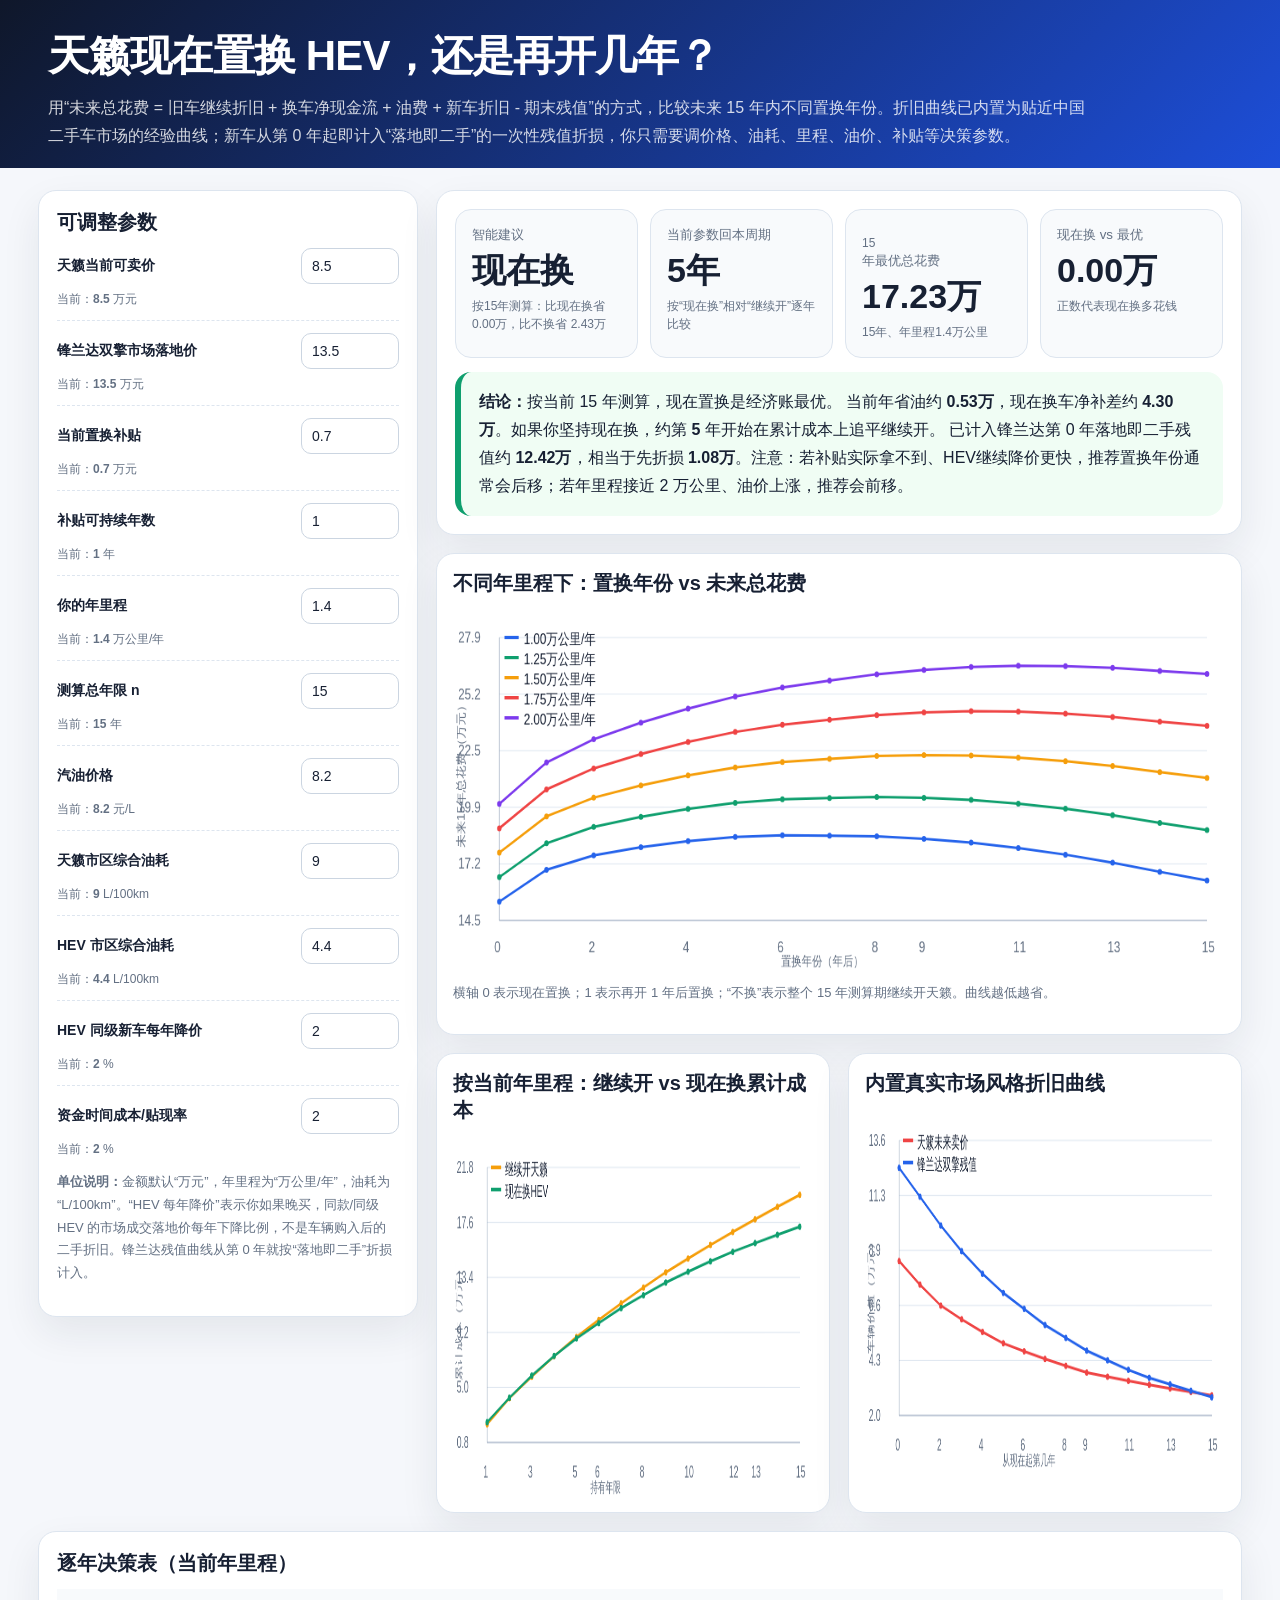
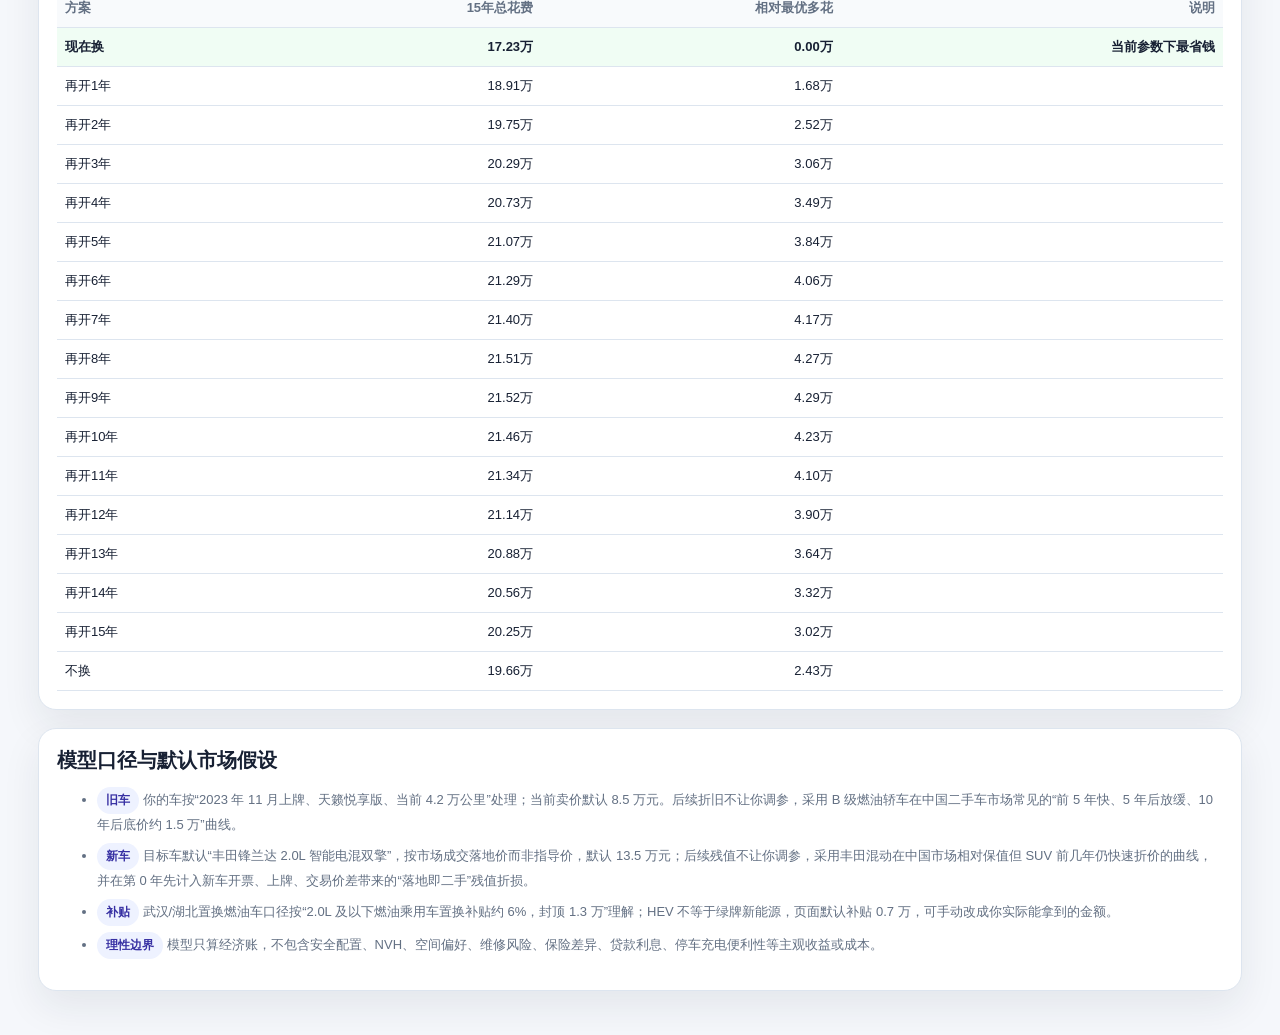
==== commit 7300aec1: "Account for immediate HEV depreciation" ====
--- a/index.html
+++ b/index.html
@@ -61,7 +61,7 @@
 <body>
   <header>
     <h1>天籁现在置换 HEV，还是再开几年？</h1>
-    <p>用“未来总花费 = 旧车继续折旧 + 换车净现金流 + 油费 + 新车折旧 - 期末残值”的方式，比较未来 <span class="js-horizon">15</span> 年内不同置换年份。折旧曲线已内置为贴近中国二手车市场的经验曲线；你只需要调价格、油耗、里程、油价、补贴等决策参数。</p>
+    <p>用“未来总花费 = 旧车继续折旧 + 换车净现金流 + 油费 + 新车折旧 - 期末残值”的方式，比较未来 <span class="js-horizon">15</span> 年内不同置换年份。折旧曲线已内置为贴近中国二手车市场的经验曲线；新车从第 0 年起即计入“落地即二手”的一次性残值折损，你只需要调价格、油耗、里程、油价、补贴等决策参数。</p>
   </header>
 
   <main>
@@ -69,7 +69,7 @@
       <aside class="card panel">
         <h2>可调整参数</h2>
         <div class="controls" id="controls"></div>
-        <p class="note"><b>单位说明：</b>金额默认“万元”，年里程为“万公里/年”，油耗为“L/100km”。“HEV 每年降价”表示你如果晚买，同款/同级 HEV 的市场成交落地价每年下降比例，不是车辆购入后的二手折旧。</p>
+        <p class="note"><b>单位说明：</b>金额默认“万元”，年里程为“万公里/年”，油耗为“L/100km”。“HEV 每年降价”表示你如果晚买，同款/同级 HEV 的市场成交落地价每年下降比例，不是车辆购入后的二手折旧。锋兰达残值曲线从第 0 年就按“落地即二手”折损计入。</p>
       </aside>
 
       <section class="charts">
@@ -111,7 +111,7 @@
       <h2>模型口径与默认市场假设</h2>
       <ul class="note source-list">
         <li><span class="pill">旧车</span> 你的车按“2023 年 11 月上牌、天籁悦享版、当前 4.2 万公里”处理；当前卖价默认 8.5 万元。后续折旧不让你调参，采用 B 级燃油轿车在中国二手车市场常见的“前 5 年快、5 年后放缓、10 年后底价约 1.5 万”曲线。</li>
-        <li><span class="pill">新车</span> 目标车默认“丰田锋兰达 2.0L 智能电混双擎”，按市场成交落地价而非指导价，默认 13.5 万元；后续残值不让你调参，采用丰田混动在中国市场相对保值但 SUV 前几年仍快速折价的曲线。</li>
+        <li><span class="pill">新车</span> 目标车默认“丰田锋兰达 2.0L 智能电混双擎”，按市场成交落地价而非指导价，默认 13.5 万元；后续残值不让你调参，采用丰田混动在中国市场相对保值但 SUV 前几年仍快速折价的曲线，并在第 0 年先计入新车开票、上牌、交易价差带来的“落地即二手”残值折损。</li>
         <li><span class="pill">补贴</span> 武汉/湖北置换燃油车口径按“2.0L 及以下燃油乘用车置换补贴约 6%，封顶 1.3 万”理解；HEV 不等于绿牌新能源，页面默认补贴 0.7 万，可手动改成你实际能拿到的金额。</li>
         <li><span class="pill">理性边界</span> 模型只算经济账，不包含安全配置、NVH、空间偏好、维修风险、保险差异、贷款利息、停车充电便利性等主观收益或成本。</li>
       </ul>
@@ -168,8 +168,9 @@
 }
 
 // 锋兰达双擎：以中国丰田 HEV/SUV 常见残值百分比内置，不开放调参。
+// 第 0 年不是 100%：新车开出 4S 店后，开票、上牌、经销商二手收购价差会形成一次性“落地即二手”折损。
 function hevResidualRatio(ageYears) {
-  const curve = [1, .83, .74, .66, .59, .53, .48, .43, .39, .35, .32, .29, .265, .245, .225, .205];
+  const curve = [.92, .83, .74, .66, .59, .53, .48, .43, .39, .35, .32, .29, .265, .245, .225, .205];
   if (ageYears <= 15) return curve[ageYears];
   return Math.max(.12, curve[15] * Math.pow(.94, ageYears - 15));
 }
@@ -306,7 +307,7 @@
   rec.className = 'recommend' + (best.year === 'never' ? ' warn' : best.year === 0 ? '' : ' warn');
   const fuelSavingYear = annualFuelCost(c.annualKm, c.teanaFuel, c.fuelPrice) - annualFuelCost(c.annualKm, c.hevFuel, c.fuelPrice);
   const netNow = c.hevPrice - c.subsidy - c.teanaValue;
-  rec.innerHTML = `<b>结论：</b>${best.year === 0 ? `按当前 ${c.horizon} 年测算，现在置换是经济账最优。` : best.year === 'never' ? `按当前 ${c.horizon} 年测算，单纯为了省油不建议在测算期内置换。` : `按当前 ${c.horizon} 年测算，最推荐再开 <b>${best.year}</b> 年后置换。`} 当前年省油约 <b>${money(fuelSavingYear)}</b>，现在换车净补差约 <b>${money(netNow)}</b>。${pb ? `如果你坚持现在换，约第 <b>${pb.year}</b> 年开始在累计成本上追平继续开。` : `如果现在换，在 ${c.horizon} 年内尚未用油费和残值差追平继续开。`} 注意：若补贴实际拿不到、HEV继续降价更快，推荐置换年份通常会后移；若年里程接近 2 万公里、油价上涨，推荐会前移。`;
+  rec.innerHTML = `<b>结论：</b>${best.year === 0 ? `按当前 ${c.horizon} 年测算，现在置换是经济账最优。` : best.year === 'never' ? `按当前 ${c.horizon} 年测算，单纯为了省油不建议在测算期内置换。` : `按当前 ${c.horizon} 年测算，最推荐再开 <b>${best.year}</b> 年后置换。`} 当前年省油约 <b>${money(fuelSavingYear)}</b>，现在换车净补差约 <b>${money(netNow)}</b>。${pb ? `如果你坚持现在换，约第 <b>${pb.year}</b> 年开始在累计成本上追平继续开。` : `如果现在换，在 ${c.horizon} 年内尚未用油费和残值差追平继续开。`} 已计入锋兰达第 0 年落地即二手残值约 <b>${money(c.hevPrice * hevResidualRatio(0))}</b>，相当于先折损 <b>${money(c.hevPrice * (1 - hevResidualRatio(0)))}</b>。注意：若补贴实际拿不到、HEV继续降价更快，推荐置换年份通常会后移；若年里程接近 2 万公里、油价上涨，推荐会前移。`;
 
   const series = mileageSeries.map((km, idx) => {
     const rs = allSwitchResults(c, km).filter(r => r.year !== 'never');
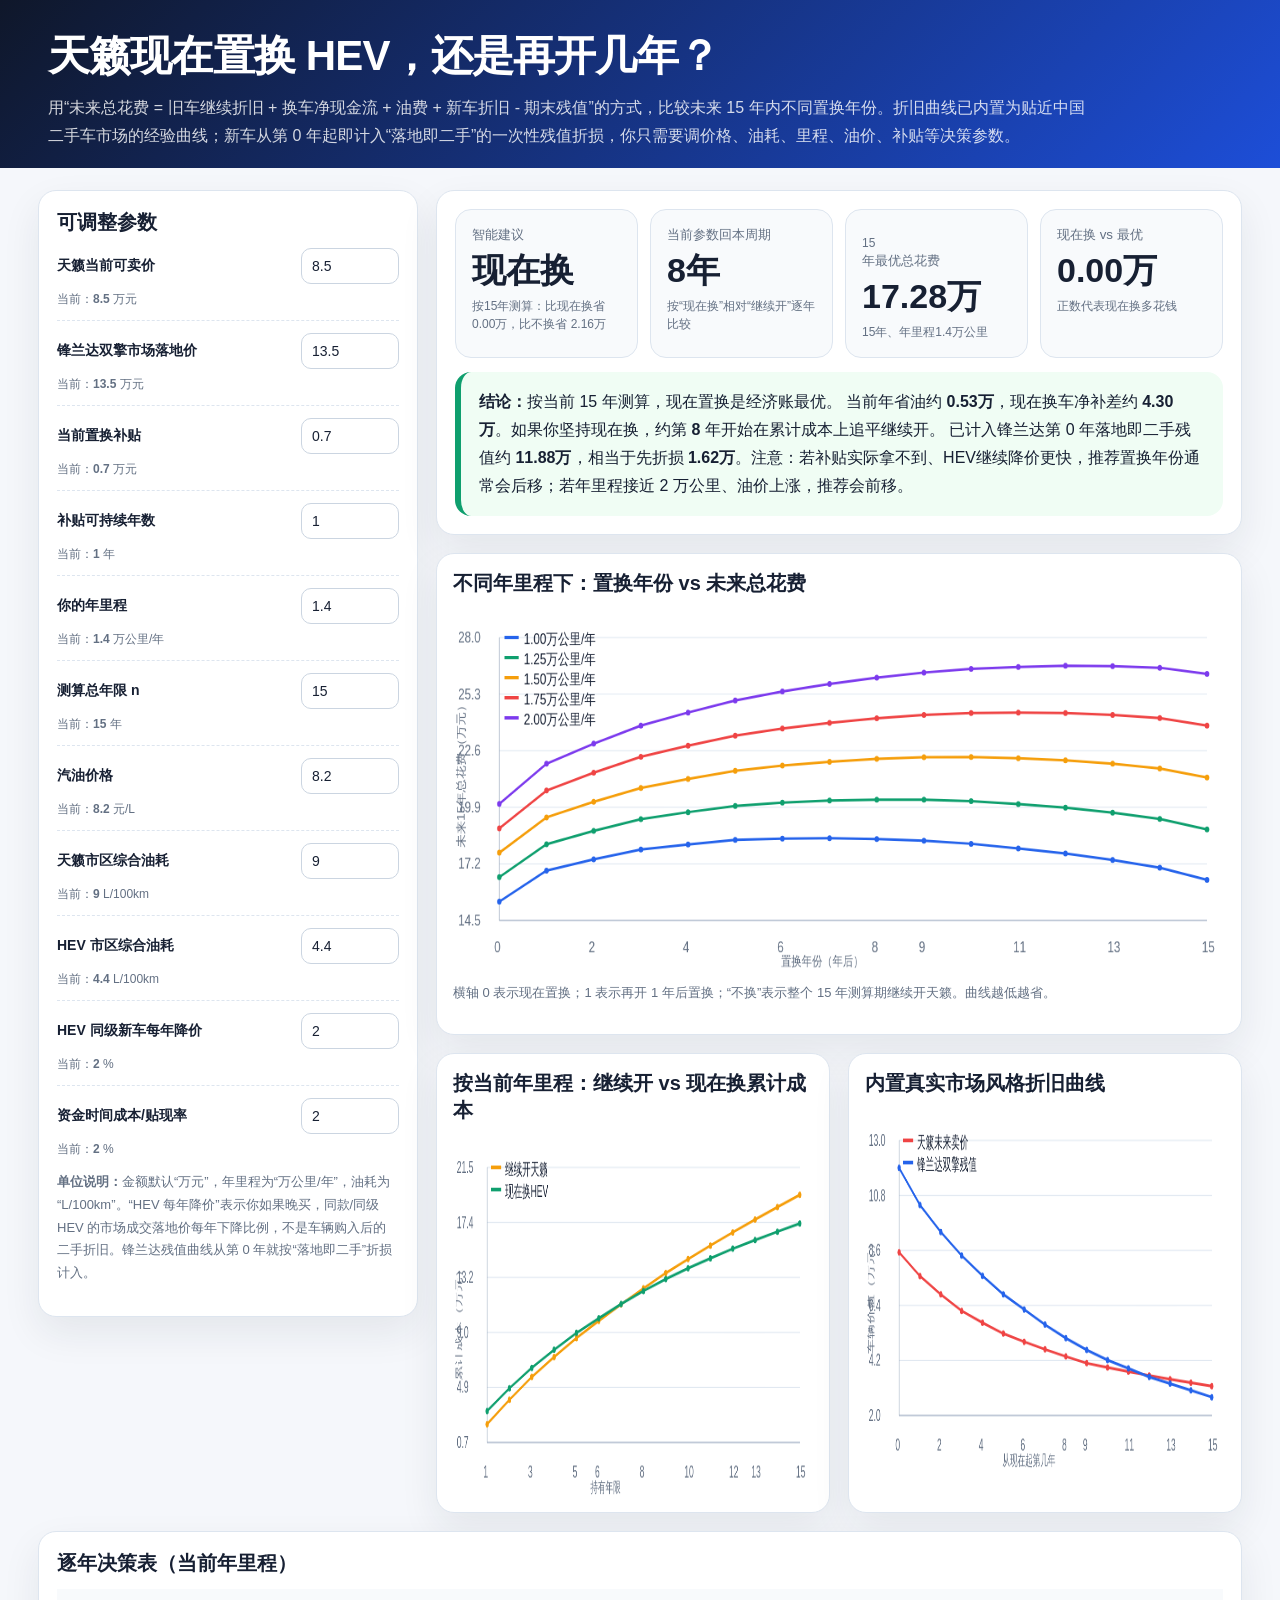
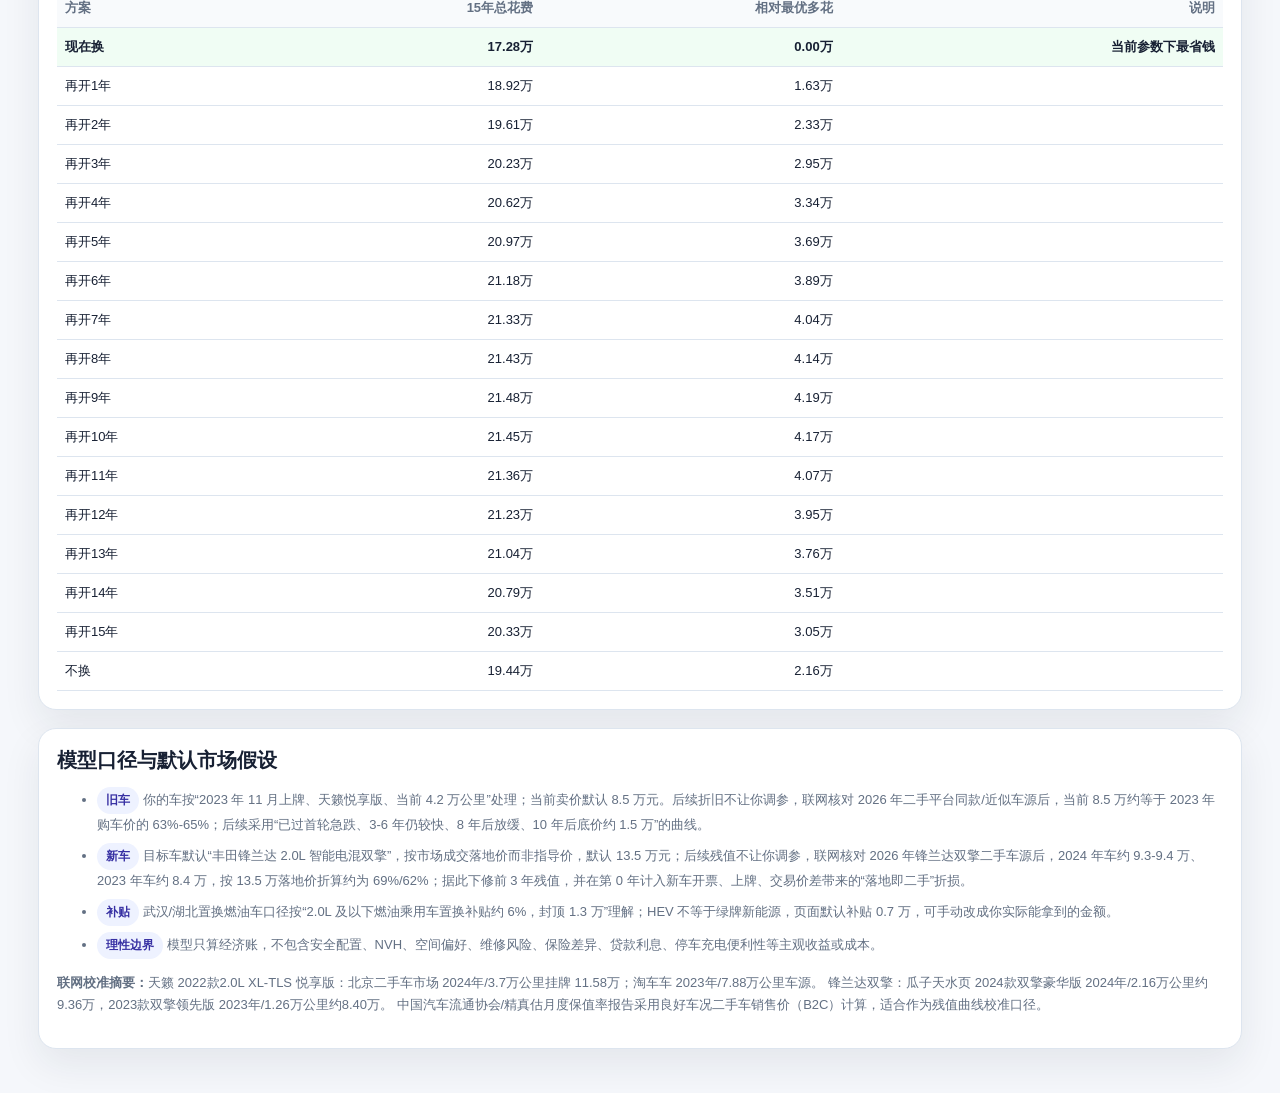
==== commit f7fe5932: "Update vehicle residual value assumptions" ====
--- a/index.html
+++ b/index.html
@@ -110,11 +110,12 @@
     <section class="card panel">
       <h2>模型口径与默认市场假设</h2>
       <ul class="note source-list">
-        <li><span class="pill">旧车</span> 你的车按“2023 年 11 月上牌、天籁悦享版、当前 4.2 万公里”处理；当前卖价默认 8.5 万元。后续折旧不让你调参，采用 B 级燃油轿车在中国二手车市场常见的“前 5 年快、5 年后放缓、10 年后底价约 1.5 万”曲线。</li>
-        <li><span class="pill">新车</span> 目标车默认“丰田锋兰达 2.0L 智能电混双擎”，按市场成交落地价而非指导价，默认 13.5 万元；后续残值不让你调参，采用丰田混动在中国市场相对保值但 SUV 前几年仍快速折价的曲线，并在第 0 年先计入新车开票、上牌、交易价差带来的“落地即二手”残值折损。</li>
+        <li><span class="pill">旧车</span> 你的车按“2023 年 11 月上牌、天籁悦享版、当前 4.2 万公里”处理；当前卖价默认 8.5 万元。后续折旧不让你调参，联网核对 2026 年二手平台同款/近似车源后，当前 8.5 万约等于 2023 年购车价的 63%-65%；后续采用“已过首轮急跌、3-6 年仍较快、8 年后放缓、10 年后底价约 1.5 万”的曲线。</li>
+        <li><span class="pill">新车</span> 目标车默认“丰田锋兰达 2.0L 智能电混双擎”，按市场成交落地价而非指导价，默认 13.5 万元；后续残值不让你调参，联网核对 2026 年锋兰达双擎二手车源后，2024 年车约 9.3-9.4 万、2023 年车约 8.4 万，按 13.5 万落地价折算约为 69%/62%；据此下修前 3 年残值，并在第 0 年计入新车开票、上牌、交易价差带来的“落地即二手”折损。</li>
         <li><span class="pill">补贴</span> 武汉/湖北置换燃油车口径按“2.0L 及以下燃油乘用车置换补贴约 6%，封顶 1.3 万”理解；HEV 不等于绿牌新能源，页面默认补贴 0.7 万，可手动改成你实际能拿到的金额。</li>
         <li><span class="pill">理性边界</span> 模型只算经济账，不包含安全配置、NVH、空间偏好、维修风险、保险差异、贷款利息、停车充电便利性等主观收益或成本。</li>
       </ul>
+      <p class="note"><b>联网校准摘要：</b><span id="residualMarketNotes"></span></p>
     </section>
   </main>
 
@@ -152,25 +153,32 @@
 function pct(v) { return v / 100; }
 function pvFactor(year, r) { return 1 / Math.pow(1 + r, year); }
 
-// 天籁：从“当前二手卖价”向后推，不开放调参。
+// 联网核对口径（2026-06）：
+// 1) 天籁：同款 2022/2023 款 XL-TLS 悦享版公开车源约 8.5-11.6 万；当前 8.5 万更接近车商收购/快速成交口径。
+// 2) 锋兰达双擎：瓜子等平台显示 2024 年车约 9.3-9.4 万、2023 年车约 8.4 万；以 13.5 万落地价折算，2-3 年残值约 69%/62%。
+const residualMarketNotes = [
+  '天籁 2022款2.0L XL-TLS 悦享版：北京二手车市场 2024年/3.7万公里挂牌 11.58万；淘车车 2023年/7.88万公里车源。',
+  '锋兰达双擎：瓜子天水页 2024款双擎豪华版 2024年/2.16万公里约9.36万，2023款双擎领先版 2023年/1.26万公里约8.40万。',
+  '中国汽车流通协会/精真估月度保值率报告采用良好车况二手车销售价（B2C）计算，适合作为残值曲线校准口径。'
+];
+
+// 天籁：从“当前二手卖价”向后推，不开放调参。当前价格已是约 2.6 年车龄，因此只计算未来边际折旧。
 function teanaFutureValue(currentValue, yearsFromNow, annualKm) {
   let v = currentValue;
-  const startAge = 2.6; // 2023-11 到 2026-06 约 2.6 年
   for (let i = 1; i <= yearsFromNow; i++) {
-    const age = startAge + i;
-    let rate = age <= 3 ? 0.14 : age <= 5 ? 0.115 : age <= 8 ? 0.085 : age <= 12 ? 0.065 : 0.045;
+    const age = 2.6 + i; // 2023-11 到 2026-06 约 2.6 年
+    let rate = age <= 4 ? 0.11 : age <= 6 ? 0.095 : age <= 8 ? 0.075 : age <= 12 ? 0.06 : 0.04;
     const excessKm = Math.max(0, annualKm - 1.2);
-    rate += excessKm * 0.012;
+    rate += excessKm * 0.01;
     v *= (1 - rate);
   }
-  const floor = yearsFromNow > 10 ? 1.4 : 1.8;
+  const floor = yearsFromNow > 10 ? 1.45 : 1.8;
   return Math.max(floor, v);
 }
 
-// 锋兰达双擎：以中国丰田 HEV/SUV 常见残值百分比内置，不开放调参。
-// 第 0 年不是 100%：新车开出 4S 店后，开票、上牌、经销商二手收购价差会形成一次性“落地即二手”折损。
+// 锋兰达双擎：按联网车源下修早期残值。第 0 年不是 100%，计入“落地即二手”折损。
 function hevResidualRatio(ageYears) {
-  const curve = [.92, .83, .74, .66, .59, .53, .48, .43, .39, .35, .32, .29, .265, .245, .225, .205];
+  const curve = [.88, .77, .69, .62, .56, .505, .46, .415, .375, .34, .31, .285, .26, .24, .22, .20];
   if (ageYears <= 15) return curve[ageYears];
   return Math.max(.12, curve[15] * Math.pow(.94, ageYears - 15));
 }
@@ -288,6 +296,7 @@
 
 function update() {
   const c = cfg();
+  document.getElementById('residualMarketNotes').textContent = residualMarketNotes.join(' ');
   Object.entries(params).forEach(([key, p]) => document.getElementById(`${key}Text`).textContent = p.value);
   document.querySelectorAll('.js-horizon').forEach(el => { el.textContent = c.horizon; });
   const rows = allSwitchResults(c, c.annualKm);
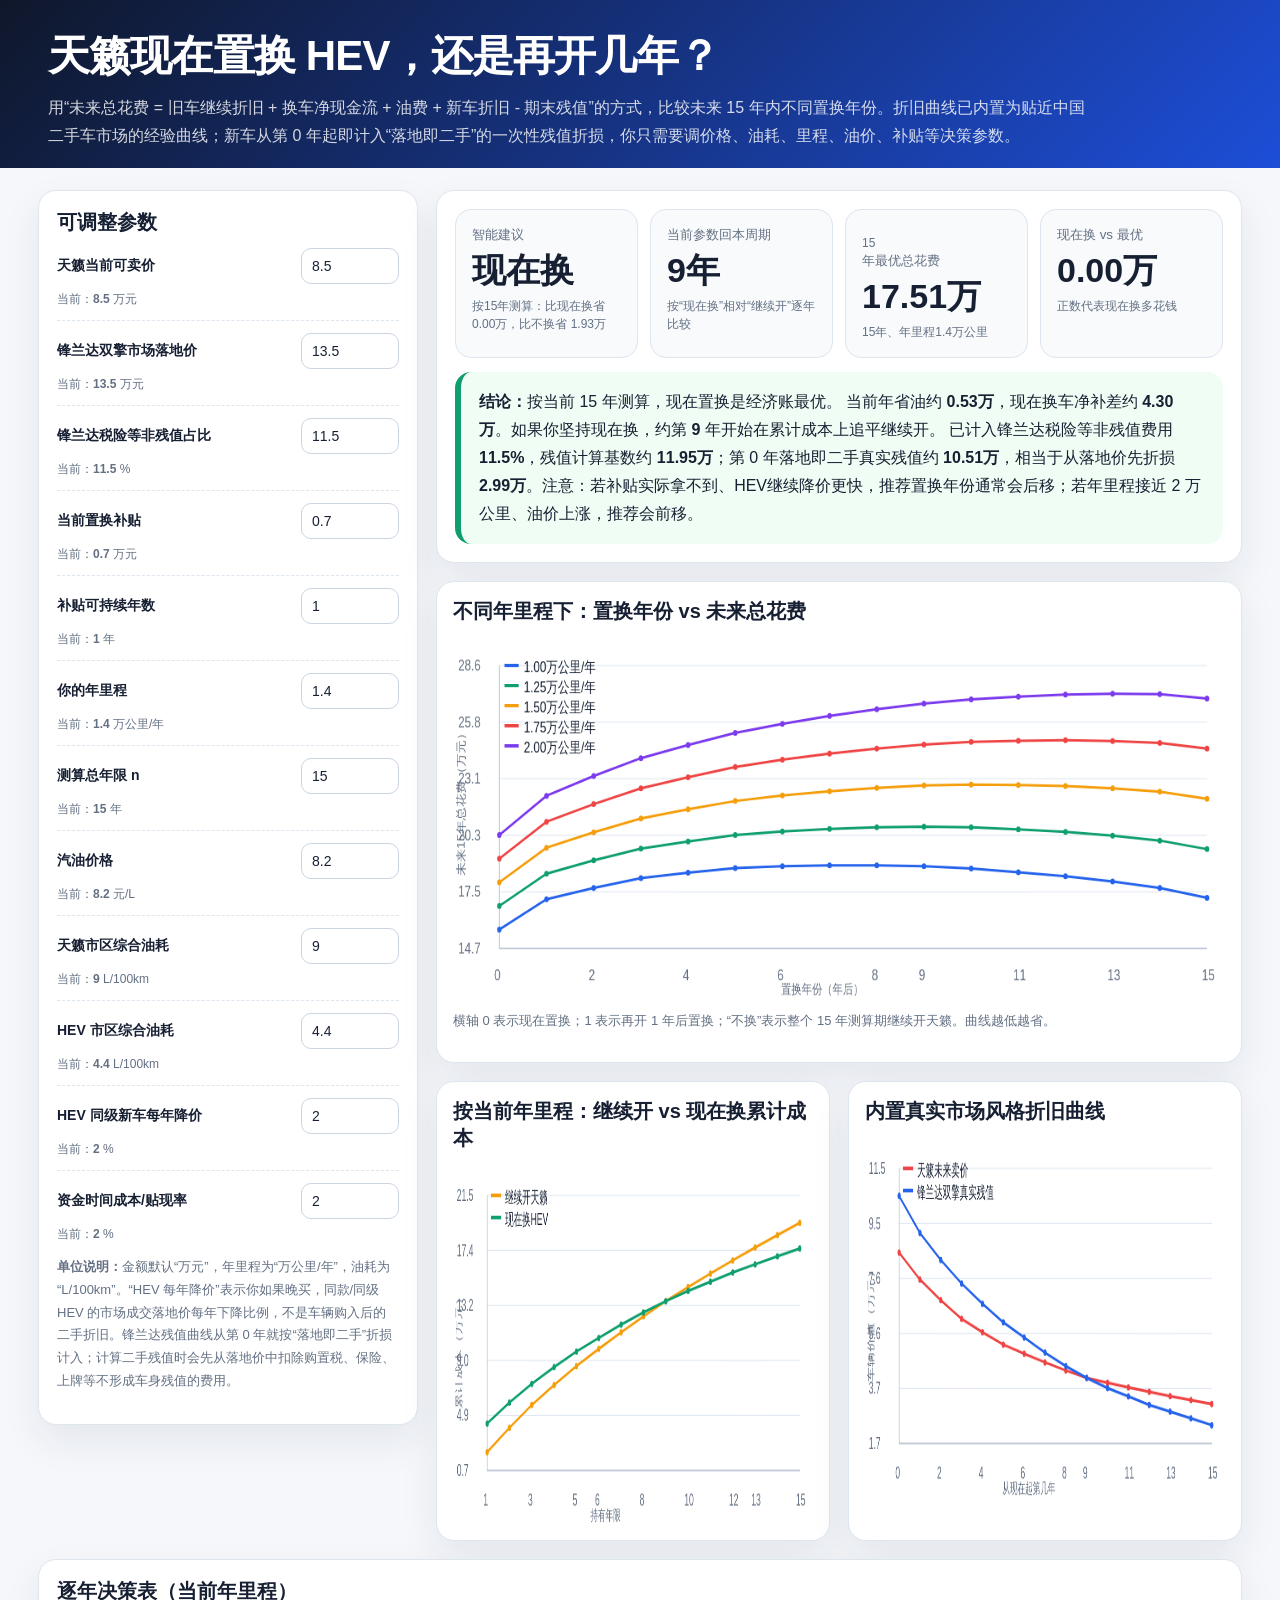
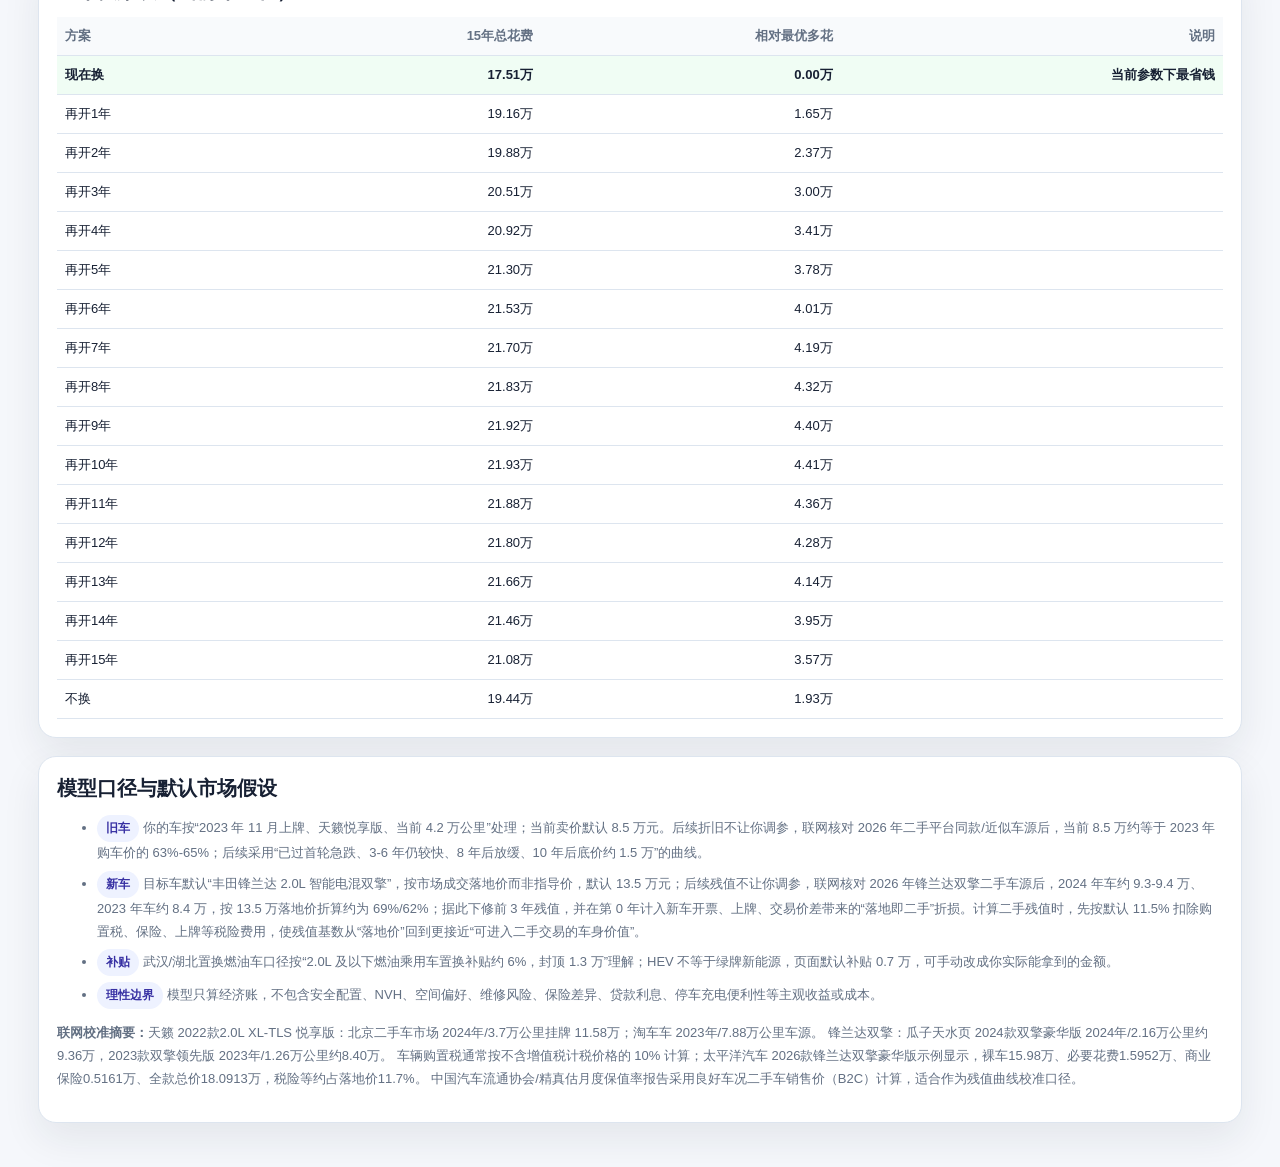
==== commit 378a0fe2: "Adjust HEV residual base for fees" ====
--- a/index.html
+++ b/index.html
@@ -69,7 +69,7 @@
       <aside class="card panel">
         <h2>可调整参数</h2>
         <div class="controls" id="controls"></div>
-        <p class="note"><b>单位说明：</b>金额默认“万元”，年里程为“万公里/年”，油耗为“L/100km”。“HEV 每年降价”表示你如果晚买，同款/同级 HEV 的市场成交落地价每年下降比例，不是车辆购入后的二手折旧。锋兰达残值曲线从第 0 年就按“落地即二手”折损计入。</p>
+        <p class="note"><b>单位说明：</b>金额默认“万元”，年里程为“万公里/年”，油耗为“L/100km”。“HEV 每年降价”表示你如果晚买，同款/同级 HEV 的市场成交落地价每年下降比例，不是车辆购入后的二手折旧。锋兰达残值曲线从第 0 年就按“落地即二手”折损计入；计算二手残值时会先从落地价中扣除购置税、保险、上牌等不形成车身残值的费用。</p>
       </aside>
 
       <section class="charts">
@@ -111,7 +111,7 @@
       <h2>模型口径与默认市场假设</h2>
       <ul class="note source-list">
         <li><span class="pill">旧车</span> 你的车按“2023 年 11 月上牌、天籁悦享版、当前 4.2 万公里”处理；当前卖价默认 8.5 万元。后续折旧不让你调参，联网核对 2026 年二手平台同款/近似车源后，当前 8.5 万约等于 2023 年购车价的 63%-65%；后续采用“已过首轮急跌、3-6 年仍较快、8 年后放缓、10 年后底价约 1.5 万”的曲线。</li>
-        <li><span class="pill">新车</span> 目标车默认“丰田锋兰达 2.0L 智能电混双擎”，按市场成交落地价而非指导价，默认 13.5 万元；后续残值不让你调参，联网核对 2026 年锋兰达双擎二手车源后，2024 年车约 9.3-9.4 万、2023 年车约 8.4 万，按 13.5 万落地价折算约为 69%/62%；据此下修前 3 年残值，并在第 0 年计入新车开票、上牌、交易价差带来的“落地即二手”折损。</li>
+        <li><span class="pill">新车</span> 目标车默认“丰田锋兰达 2.0L 智能电混双擎”，按市场成交落地价而非指导价，默认 13.5 万元；后续残值不让你调参，联网核对 2026 年锋兰达双擎二手车源后，2024 年车约 9.3-9.4 万、2023 年车约 8.4 万，按 13.5 万落地价折算约为 69%/62%；据此下修前 3 年残值，并在第 0 年计入新车开票、上牌、交易价差带来的“落地即二手”折损。计算二手残值时，先按默认 11.5% 扣除购置税、保险、上牌等税险费用，使残值基数从“落地价”回到更接近“可进入二手交易的车身价值”。</li>
         <li><span class="pill">补贴</span> 武汉/湖北置换燃油车口径按“2.0L 及以下燃油乘用车置换补贴约 6%，封顶 1.3 万”理解；HEV 不等于绿牌新能源，页面默认补贴 0.7 万，可手动改成你实际能拿到的金额。</li>
         <li><span class="pill">理性边界</span> 模型只算经济账，不包含安全配置、NVH、空间偏好、维修风险、保险差异、贷款利息、停车充电便利性等主观收益或成本。</li>
       </ul>
@@ -123,6 +123,7 @@
 const params = {
   teanaValue: { label: '天籁当前可卖价', value: 8.5, min: 7, max: 13, step: 0.1, unit: '万元' },
   hevPrice: { label: '锋兰达双擎市场落地价', value: 13.5, min: 10, max: 20, step: 0.1, unit: '万元' },
+  hevNonResidualFeeRatio: { label: '锋兰达税险等非残值占比', value: 11.5, min: 6, max: 18, step: 0.1, unit: '%' },
   subsidy: { label: '当前置换补贴', value: 0.7, min: 0, max: 1.5, step: 0.01, unit: '万元' },
   subsidyYears: { label: '补贴可持续年数', value: 1, min: 0, max: 5, step: 1, unit: '年' },
   annualKm: { label: '你的年里程', value: 1.4, min: 1, max: 2, step: 0.05, unit: '万公里/年' },
@@ -156,9 +157,11 @@
 // 联网核对口径（2026-06）：
 // 1) 天籁：同款 2022/2023 款 XL-TLS 悦享版公开车源约 8.5-11.6 万；当前 8.5 万更接近车商收购/快速成交口径。
 // 2) 锋兰达双擎：瓜子等平台显示 2024 年车约 9.3-9.4 万、2023 年车约 8.4 万；以 13.5 万落地价折算，2-3 年残值约 69%/62%。
+// 3) 税险等非残值费用：车辆购置税通常按不含增值税车价的 10% 计算；太平洋汽车 2026 款锋兰达双擎豪华版示例为裸车 15.98 万、必要花费 1.5952 万、商业保险 0.5161 万、全款总价 18.0913 万，税险等约占落地价 11.7%。默认按 11.5% 从残值计算基数中剔除。
 const residualMarketNotes = [
   '天籁 2022款2.0L XL-TLS 悦享版：北京二手车市场 2024年/3.7万公里挂牌 11.58万；淘车车 2023年/7.88万公里车源。',
   '锋兰达双擎：瓜子天水页 2024款双擎豪华版 2024年/2.16万公里约9.36万，2023款双擎领先版 2023年/1.26万公里约8.40万。',
+  '车辆购置税通常按不含增值税计税价格的 10% 计算；太平洋汽车 2026款锋兰达双擎豪华版示例显示，裸车15.98万、必要花费1.5952万、商业保险0.5161万、全款总价18.0913万，税险等约占落地价11.7%。',
   '中国汽车流通协会/精真估月度保值率报告采用良好车况二手车销售价（B2C）计算，适合作为残值曲线校准口径。'
 ];
 
@@ -187,6 +190,10 @@
   return basePrice * Math.pow(1 - priceDropRate, year);
 }
 
+function hevResidualBase(purchaseLandingPrice, nonResidualFeeRatio) {
+  return purchaseLandingPrice * (1 - nonResidualFeeRatio);
+}
+
 function annualFuelCost(kmWan, fuelL100, fuelPrice) {
   return kmWan * 10000 / 100 * fuelL100 * fuelPrice / 10000;
 }
@@ -214,7 +221,8 @@
 
   for (let y = switchYear + 1; y <= N; y++) cost += hevFuelAnnual * pvFactor(y, r);
   const hevAgeAtEnd = N - switchYear;
-  const terminalHev = purchase * hevResidualRatio(hevAgeAtEnd) * pvFactor(N, r);
+  const residualBase = hevResidualBase(purchase, pct(cfg.hevNonResidualFeeRatio));
+  const terminalHev = residualBase * hevResidualRatio(hevAgeAtEnd) * pvFactor(N, r);
   cost -= terminalHev;
   return cost;
 }
@@ -316,7 +324,7 @@
   rec.className = 'recommend' + (best.year === 'never' ? ' warn' : best.year === 0 ? '' : ' warn');
   const fuelSavingYear = annualFuelCost(c.annualKm, c.teanaFuel, c.fuelPrice) - annualFuelCost(c.annualKm, c.hevFuel, c.fuelPrice);
   const netNow = c.hevPrice - c.subsidy - c.teanaValue;
-  rec.innerHTML = `<b>结论：</b>${best.year === 0 ? `按当前 ${c.horizon} 年测算，现在置换是经济账最优。` : best.year === 'never' ? `按当前 ${c.horizon} 年测算，单纯为了省油不建议在测算期内置换。` : `按当前 ${c.horizon} 年测算，最推荐再开 <b>${best.year}</b> 年后置换。`} 当前年省油约 <b>${money(fuelSavingYear)}</b>，现在换车净补差约 <b>${money(netNow)}</b>。${pb ? `如果你坚持现在换，约第 <b>${pb.year}</b> 年开始在累计成本上追平继续开。` : `如果现在换，在 ${c.horizon} 年内尚未用油费和残值差追平继续开。`} 已计入锋兰达第 0 年落地即二手残值约 <b>${money(c.hevPrice * hevResidualRatio(0))}</b>，相当于先折损 <b>${money(c.hevPrice * (1 - hevResidualRatio(0)))}</b>。注意：若补贴实际拿不到、HEV继续降价更快，推荐置换年份通常会后移；若年里程接近 2 万公里、油价上涨，推荐会前移。`;
+  rec.innerHTML = `<b>结论：</b>${best.year === 0 ? `按当前 ${c.horizon} 年测算，现在置换是经济账最优。` : best.year === 'never' ? `按当前 ${c.horizon} 年测算，单纯为了省油不建议在测算期内置换。` : `按当前 ${c.horizon} 年测算，最推荐再开 <b>${best.year}</b> 年后置换。`} 当前年省油约 <b>${money(fuelSavingYear)}</b>，现在换车净补差约 <b>${money(netNow)}</b>。${pb ? `如果你坚持现在换，约第 <b>${pb.year}</b> 年开始在累计成本上追平继续开。` : `如果现在换，在 ${c.horizon} 年内尚未用油费和残值差追平继续开。`} 已计入锋兰达税险等非残值费用 <b>${c.hevNonResidualFeeRatio.toFixed(1)}%</b>，残值计算基数约 <b>${money(hevResidualBase(c.hevPrice, pct(c.hevNonResidualFeeRatio)))}</b>；第 0 年落地即二手真实残值约 <b>${money(hevResidualBase(c.hevPrice, pct(c.hevNonResidualFeeRatio)) * hevResidualRatio(0))}</b>，相当于从落地价先折损 <b>${money(c.hevPrice - hevResidualBase(c.hevPrice, pct(c.hevNonResidualFeeRatio)) * hevResidualRatio(0))}</b>。注意：若补贴实际拿不到、HEV继续降价更快，推荐置换年份通常会后移；若年里程接近 2 万公里、油价上涨，推荐会前移。`;
 
   const series = mileageSeries.map((km, idx) => {
     const rs = allSwitchResults(c, km).filter(r => r.year !== 'never');
@@ -338,11 +346,11 @@
   const deprPtsOld = [], deprPtsNew = [];
   for (let y = 0; y <= c.horizon; y++) {
     deprPtsOld.push({ x: y, y: teanaFutureValue(c.teanaValue, y, c.annualKm) });
-    deprPtsNew.push({ x: y, y: c.hevPrice * hevResidualRatio(y) });
+    deprPtsNew.push({ x: y, y: hevResidualBase(c.hevPrice, pct(c.hevNonResidualFeeRatio)) * hevResidualRatio(y) });
   }
   drawChart(document.getElementById('deprChart'), [
     { name: '天籁未来卖价', color: '#ef4444', points: deprPtsOld },
-    { name: '锋兰达双擎残值', color: '#2563eb', points: deprPtsNew }
+    { name: '锋兰达双擎真实残值', color: '#2563eb', points: deprPtsNew }
   ], { xLabel: '从现在起第几年', yLabel: '车辆价值（万元）' });
 
   updateTable(rows, best, c.horizon);
